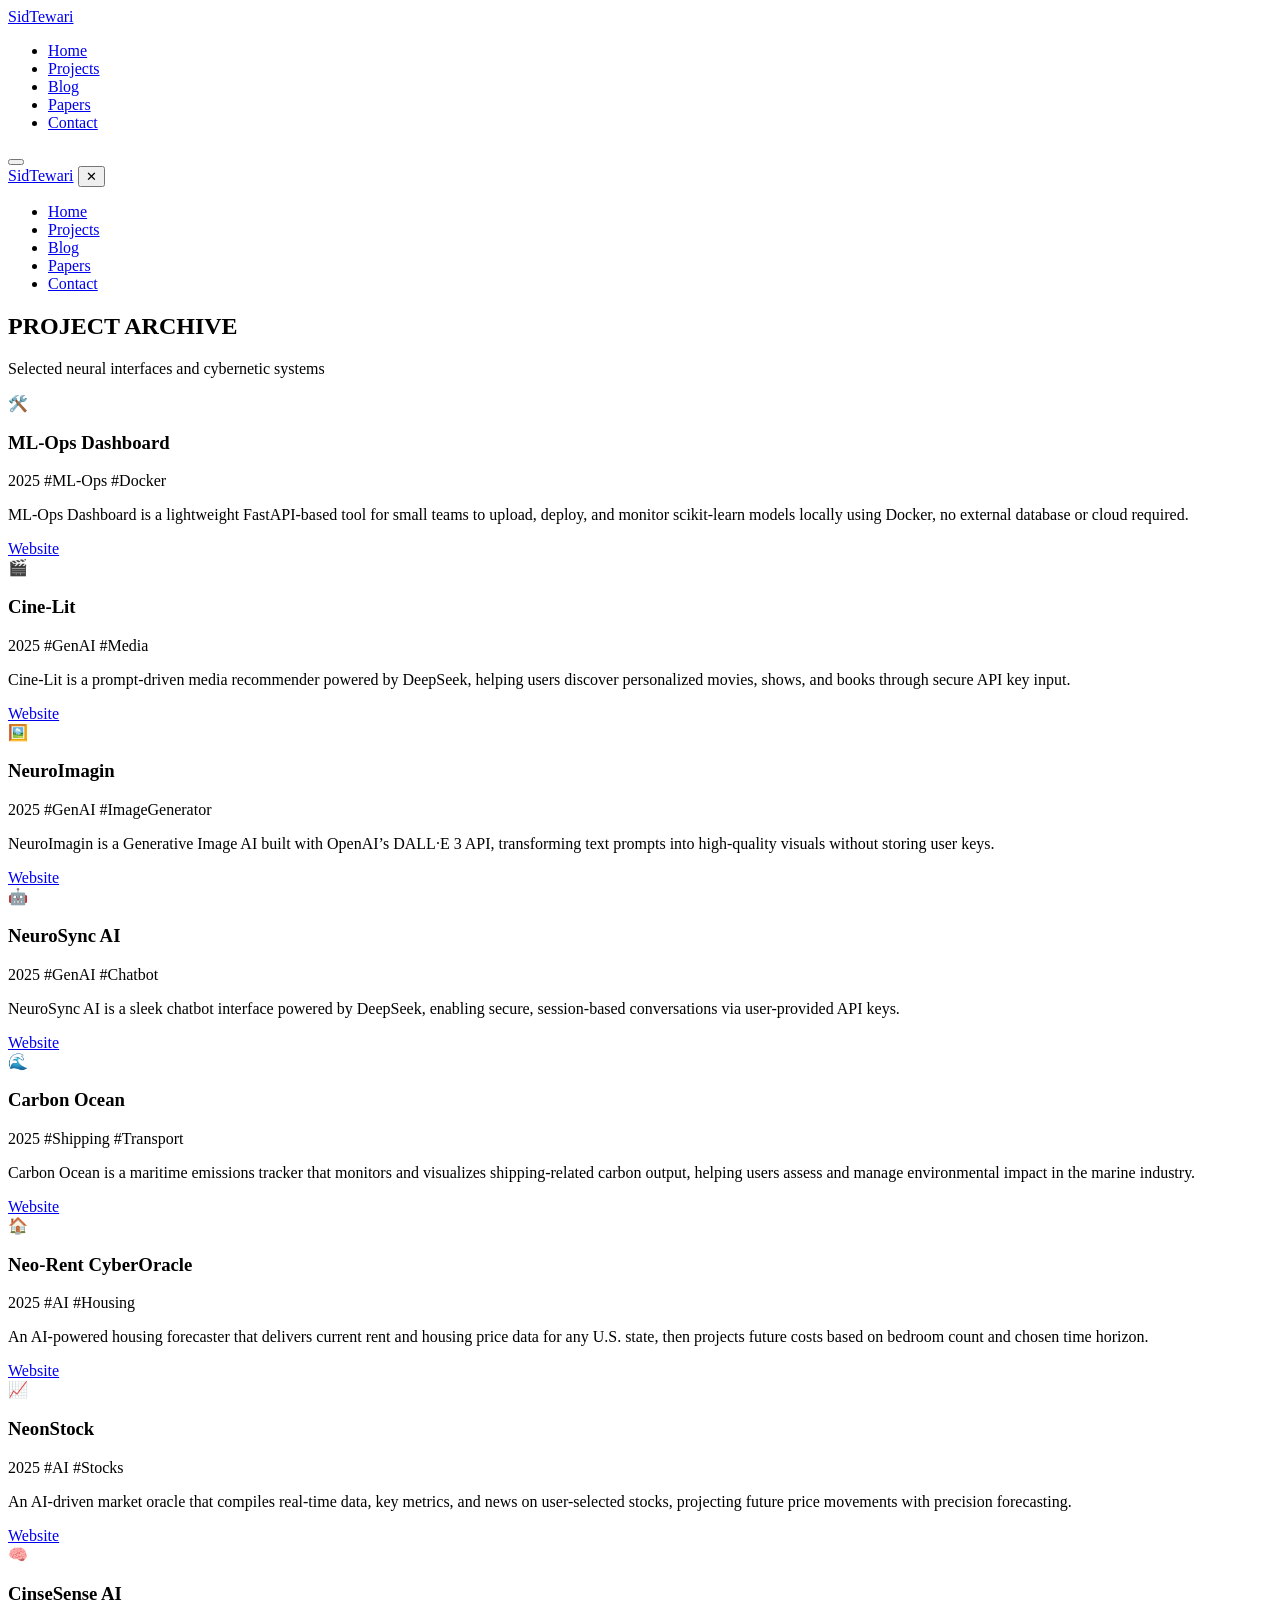
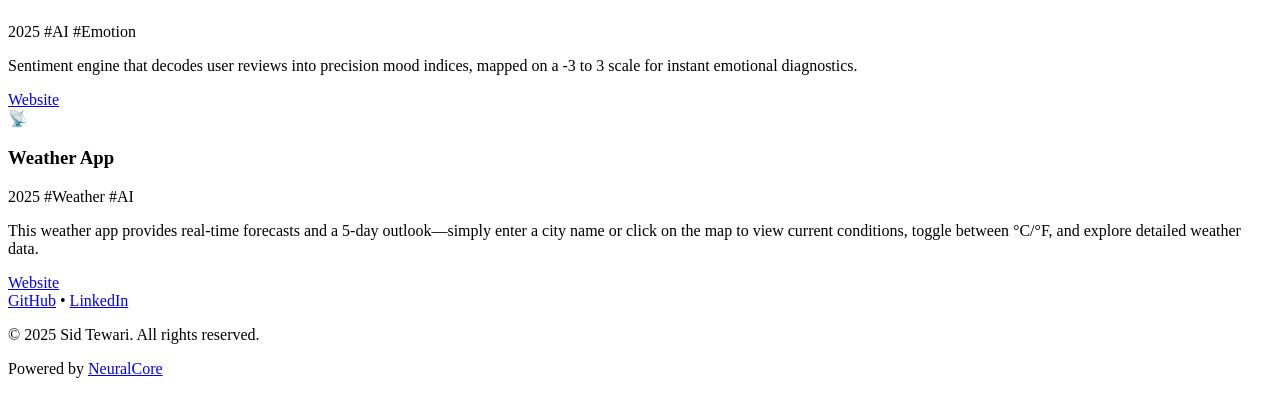
==== projects.html @ f0e445d8 "new links" ====
<!DOCTYPE html>
<html lang="en">
<head>
    <meta charset="UTF-8">
    <meta name="viewport" content="width=device-width, initial-scale=1.0">
    <title>Sid Tewari | Projects</title>
    <link href="css/style.css" rel="stylesheet">
    <link href="https://fonts.googleapis.com/css2?family=JetBrains+Mono:wght@400;700&display=swap" rel="stylesheet">
</head>
<body>
    <!-- Cyberpunk Background Elements -->
    <div class="cyber-bg">
        <div class="cyber-gradient"></div>
        <div class="matrix-rain" id="matrixRain"></div>
    </div>
    
    <div class="particles" id="particlesContainer"></div>
    <div class="data-streams" id="dataStreams"></div>
    <div class="orb orb1"></div>
    <div class="orb orb2"></div>
    <div class="orb orb3"></div>
    <div class="grid-overlay">
        <div class="grid-lines"></div>
        <div class="grid-glow"></div>
    </div>
    <div class="scanlines"></div>
    <div class="noise-overlay"></div>
    
    <!-- Navigation -->
    <nav>
        <div class="nav-container">
            <a href="index.html" class="logo">SidTewari</a>
            <ul class="nav-links">
                <li><a href="index.html">Home</a></li>
                <li><a href="projects.html" class="active">Projects</a></li>
                <li><a href="blog.html">Blog</a></li>
                <li><a href="papers.html">Papers</a></li>
                <li><a href="contact.html">Contact</a></li>
            </ul>
            <button class="mobile-menu-button" id="mobileMenuBtn">
                <div class="hamburger">
                    <span></span>
                    <span></span>
                    <span></span>
                </div>
            </button>
        </div>
    </nav>

    <!-- Mobile Menu -->
    <div class="mobile-menu-overlay" id="mobileMenuOverlay"></div>
    <div class="mobile-menu" id="mobileMenu">
        <div class="mobile-menu-header">
            <a href="index.html" class="mobile-menu-logo">SidTewari</a>
            <button class="mobile-menu-close" id="mobileMenuClose">✕</button>
        </div>
        <nav class="mobile-menu-nav">
            <ul>
                <li><a href="index.html">Home</a></li>
                <li><a href="projects.html" class="active">Projects</a></li>
                <li><a href="blog.html">Blog</a></li>
                <li><a href="papers.html">Papers</a></li>
                <li><a href="contact.html">Contact</a></li>
            </ul>
        </nav>
    </div>

    <!-- Projects Section -->
    <section class="projects fade-up">
        <div class="projects-container">
            <div class="section-header">
                <h2 class="section-title">PROJECT ARCHIVE</h2>
                <p class="section-subtitle">Selected neural interfaces and cybernetic systems</p>
            </div>

            <div class="projects-grid">
                <!-- Project 9 -->
                <div class="project-card">
                    <div class="project-icon">🛠️</div>
                    <h3>ML-Ops Dashboard</h3>
                    <div class="project-meta">
                        <span class="project-date">2025</span>
                        <span class="project-tags">#ML-Ops #Docker</span>
                    </div>
                    <p class="project-desc">ML-Ops Dashboard is a lightweight FastAPI-based tool for small teams to upload, deploy, and monitor scikit-learn models locally using Docker, no external database or cloud required.</p>
                    <div class="project-links">
                        <a href="https://github.com/SiddheshwarTewari/ML-Ops-Dashboard" target="_blank" class="btn-secondary">Website</a>
                    </div>
                </div>

                <!-- Project 8 -->
                <div class="project-card">
                    <div class="project-icon">🎬</div>
                    <h3>Cine-Lit</h3>
                    <div class="project-meta">
                        <span class="project-date">2025</span>
                        <span class="project-tags">#GenAI #Media</span>
                    </div>
                    <p class="project-desc">Cine-Lit is a prompt-driven media recommender powered by DeepSeek, helping users discover personalized movies, shows, and books through secure API key input.</p>
                    <div class="project-links">
                        <a href="https://siddheshwartewari.github.io/Recommender-Culture/" target="_blank" class="btn-secondary">Website</a>
                    </div>
                </div>

                <!-- Project 7 -->
                <div class="project-card">
                    <div class="project-icon">🖼️</div>
                    <h3>NeuroImagin</h3>
                    <div class="project-meta">
                        <span class="project-date">2025</span>
                        <span class="project-tags">#GenAI #ImageGenerator</span>
                    </div>
                    <p class="project-desc">NeuroImagin is a Generative Image AI built with OpenAI’s DALL·E 3 API, transforming text prompts into high-quality visuals without storing user keys.</p>
                    <div class="project-links">
                        <a href="https://siddheshwartewari.github.io/Powerful-Image-Gen/" target="_blank" class="btn-secondary">Website</a>
                    </div>
                </div>

                <!-- Project 6 -->
                <div class="project-card">
                    <div class="project-icon">🤖</div>
                    <h3>NeuroSync AI</h3>
                    <div class="project-meta">
                        <span class="project-date">2025</span>
                        <span class="project-tags">#GenAI #Chatbot</span>
                    </div>
                    <p class="project-desc">NeuroSync AI is a sleek chatbot interface powered by DeepSeek, enabling secure, session-based conversations via user-provided API keys.</p>
                    <div class="project-links">
                        <a href="https://siddheshwartewari.github.io/Gen-AI-Chatbot/" target="_blank" class="btn-secondary">Website</a>
                    </div>
                </div>

                <!-- Project 5 -->
                <div class="project-card">
                    <div class="project-icon">🌊</div>
                    <h3>Carbon Ocean</h3>
                    <div class="project-meta">
                        <span class="project-date">2025</span>
                        <span class="project-tags">#Shipping #Transport</span>
                    </div>
                    <p class="project-desc">Carbon Ocean is a maritime emissions tracker that monitors and visualizes shipping‑related carbon output, helping users assess and manage environmental impact in the marine industry.</p>
                    <div class="project-links">
                        <a href="https://carbonocean.streamlit.app/" target="_blank" class="btn-secondary">Website</a>
                    </div>
                </div>

                <!-- Project 4 -->
                <div class="project-card">
                    <div class="project-icon">🏠</div>
                    <h3>Neo-Rent CyberOracle</h3>
                    <div class="project-meta">
                        <span class="project-date">2025</span>
                        <span class="project-tags">#AI #Housing</span>
                    </div>
                    <p class="project-desc">An AI-powered housing forecaster that delivers current rent and housing price data for any U.S. state, then projects future costs based on bedroom count and chosen time horizon.</p>
                    <div class="project-links">
                        <a href="https://rent-price-predictor.netlify.app/" target="_blank" class="btn-secondary">Website</a>
                    </div>
                </div>

                <!-- Project 3 -->
                <div class="project-card">
                    <div class="project-icon">📈</div>
                    <h3>NeonStock</h3>
                    <div class="project-meta">
                        <span class="project-date">2025</span>
                        <span class="project-tags">#AI #Stocks</span>
                    </div>
                    <p class="project-desc">An AI-driven market oracle that compiles real-time data, key metrics, and news on user-selected stocks, projecting future price movements with precision forecasting.</p>
                    <div class="project-links">
                        <a href="https://stockpriceproject.netlify.app/" target="_blank" class="btn-secondary">Website</a>
                    </div>
                </div>

                <!-- Project 2 -->
                <div class="project-card">
                    <div class="project-icon">🧠</div>
                    <h3>CinseSense AI</h3>
                    <div class="project-meta">
                        <span class="project-date">2025</span>
                        <span class="project-tags">#AI #Emotion</span>
                    </div>
                    <p class="project-desc">Sentiment engine that decodes user reviews into precision mood indices, mapped on a -3 to 3 scale for instant emotional diagnostics.</p>
                    <div class="project-links">
                        <a href="https://ai-sentiment-analysis-sid.netlify.app/" target="_blank" class="btn-secondary">Website</a>
                    </div>
                </div>

                <!-- Project 1 -->
                <div class="project-card">
                    <div class="project-icon">📡</div>
                    <h3>Weather App</h3>
                    <div class="project-meta">
                        <span class="project-date">2025</span>
                        <span class="project-tags">#Weather #AI</span>
                    </div>
                    <p class="project-desc">This weather app provides real-time forecasts and a 5-day outlook—simply enter a city name or click on the map to view current conditions, toggle between °C/°F, and explore detailed weather data.</p>
                    <div class="project-links">
                        <a href="https://weather-cli-shev.onrender.com/" target="_blank" class="btn-secondary">Website</a>
                    </div>
                </div>  
            </div>
        </div>
    </section>

    <!-- Footer -->
    <footer class="footer">
        <div class="footer-content">
            <div class="footer-links">
                <a href="https://github.com/SiddheshwarTewari">GitHub</a>
                <span class="footer-separator">•</span>
                <a href="https://www.linkedin.com/in/siddheshwar-tewari/">LinkedIn</a>
            </div>
            <div class="footer-bottom">
                <p>&copy; 2025 Sid Tewari. All rights reserved.</p>
                <p class="footer-credit">Powered by <a href="#" target="_blank">NeuralCore</a></p>
            </div>
        </div>
    </footer>

    <script src="js/scripts.js"></script>
</body>
</html>
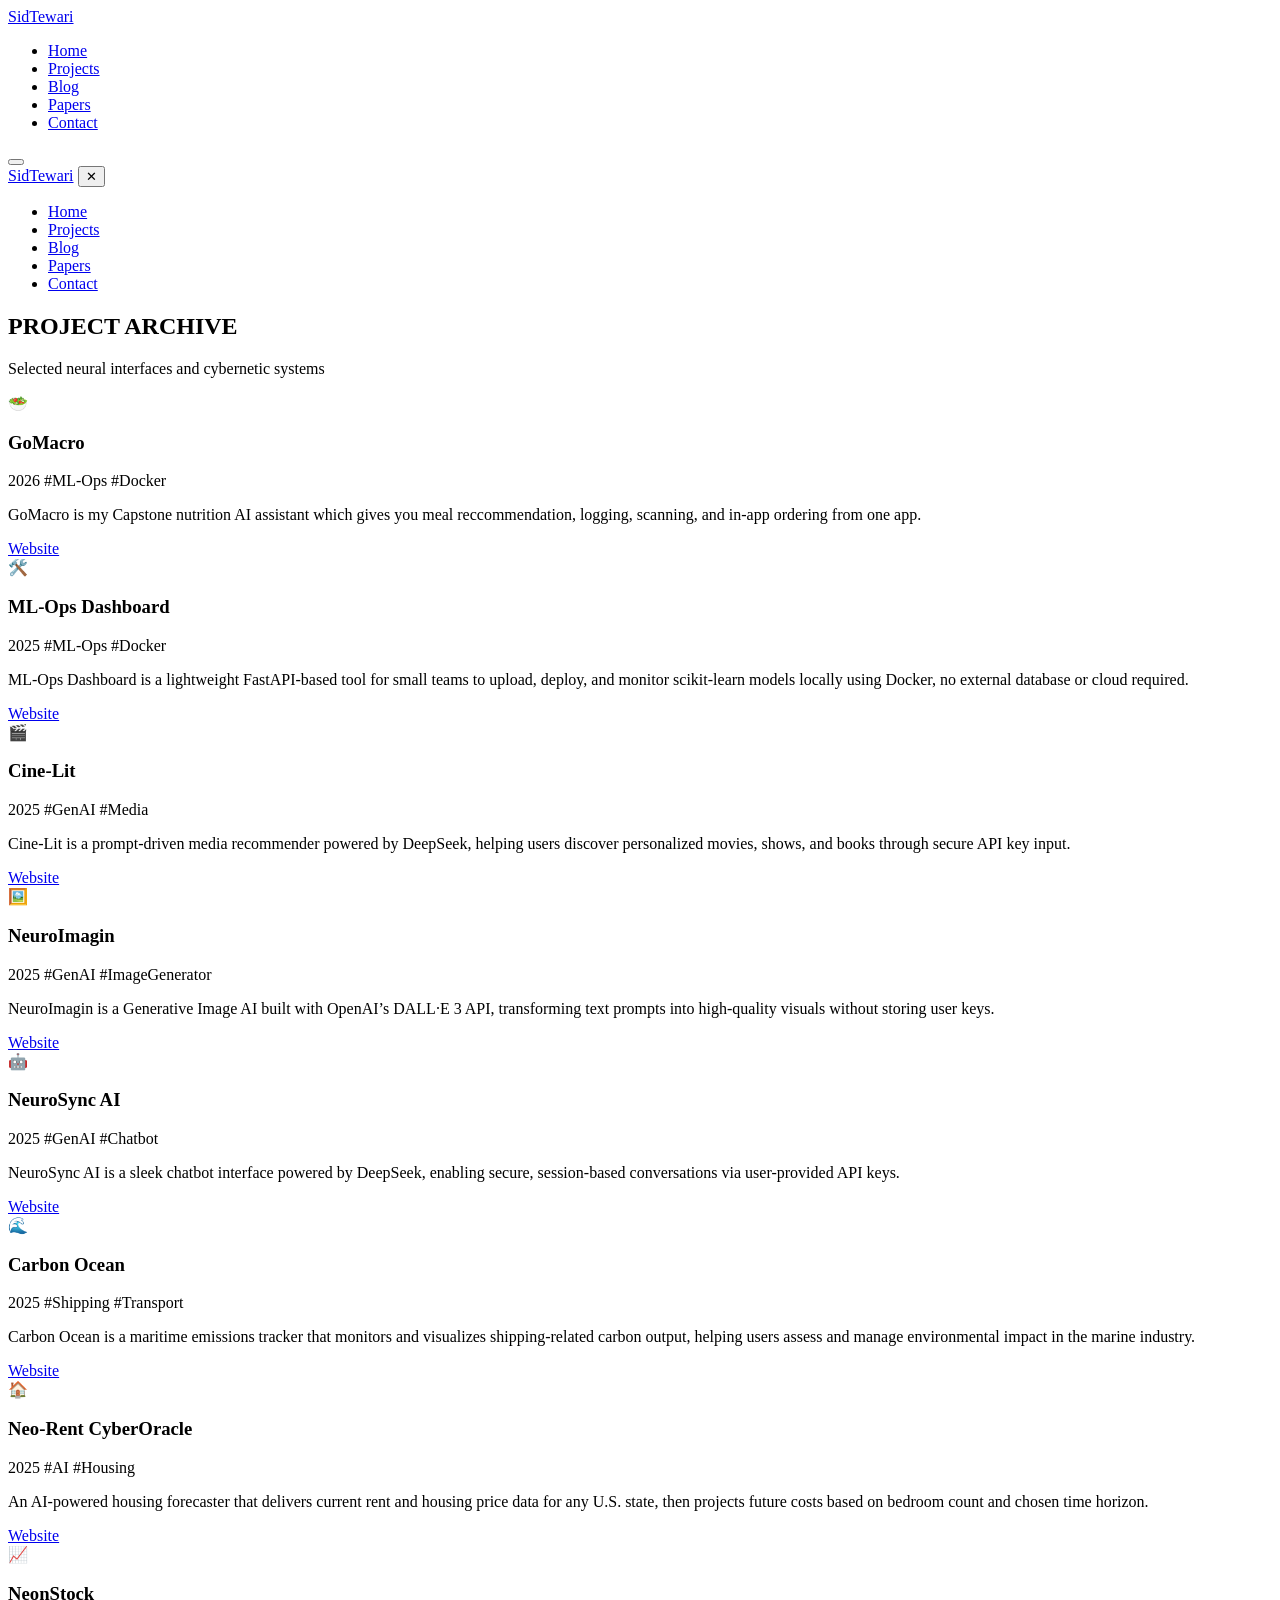
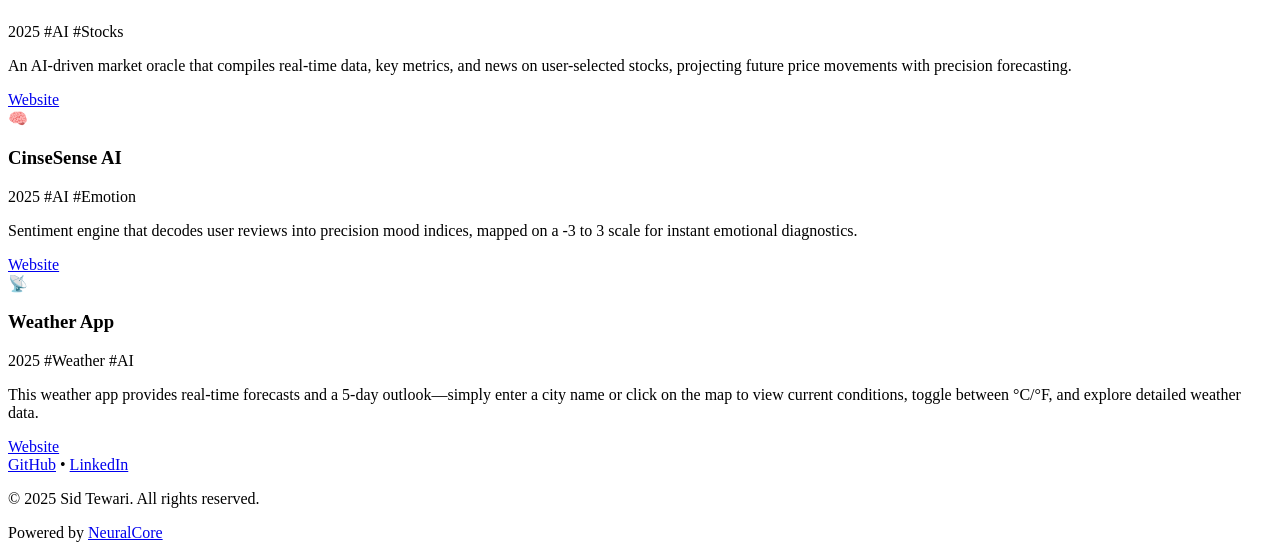
==== commit 4ff994bc: "Add GoMacro project card" ====
--- a/projects.html
+++ b/projects.html
@@ -74,6 +74,20 @@
             </div>
 
             <div class="projects-grid">
+                <!-- Project 10 -->
+                <div class="project-card">
+                    <div class="project-icon">🥗</div>
+                    <h3>GoMacro</h3>
+                    <div class="project-meta">
+                        <span class="project-date">2026</span>
+                        <span class="project-tags">#ML-Ops #Docker</span>
+                    </div>
+                    <p class="project-desc">GoMacro is my Capstone nutrition AI assistant which gives you meal reccommendation, logging, scanning, and in-app ordering from one app.</p>
+                    <div class="project-links">
+                        <a href="https://github.com/SidTewariUW/NutritionApp" target="_blank" class="btn-secondary">Website</a>
+                    </div>
+                </div>
+
                 <!-- Project 9 -->
                 <div class="project-card">
                     <div class="project-icon">🛠️</div>
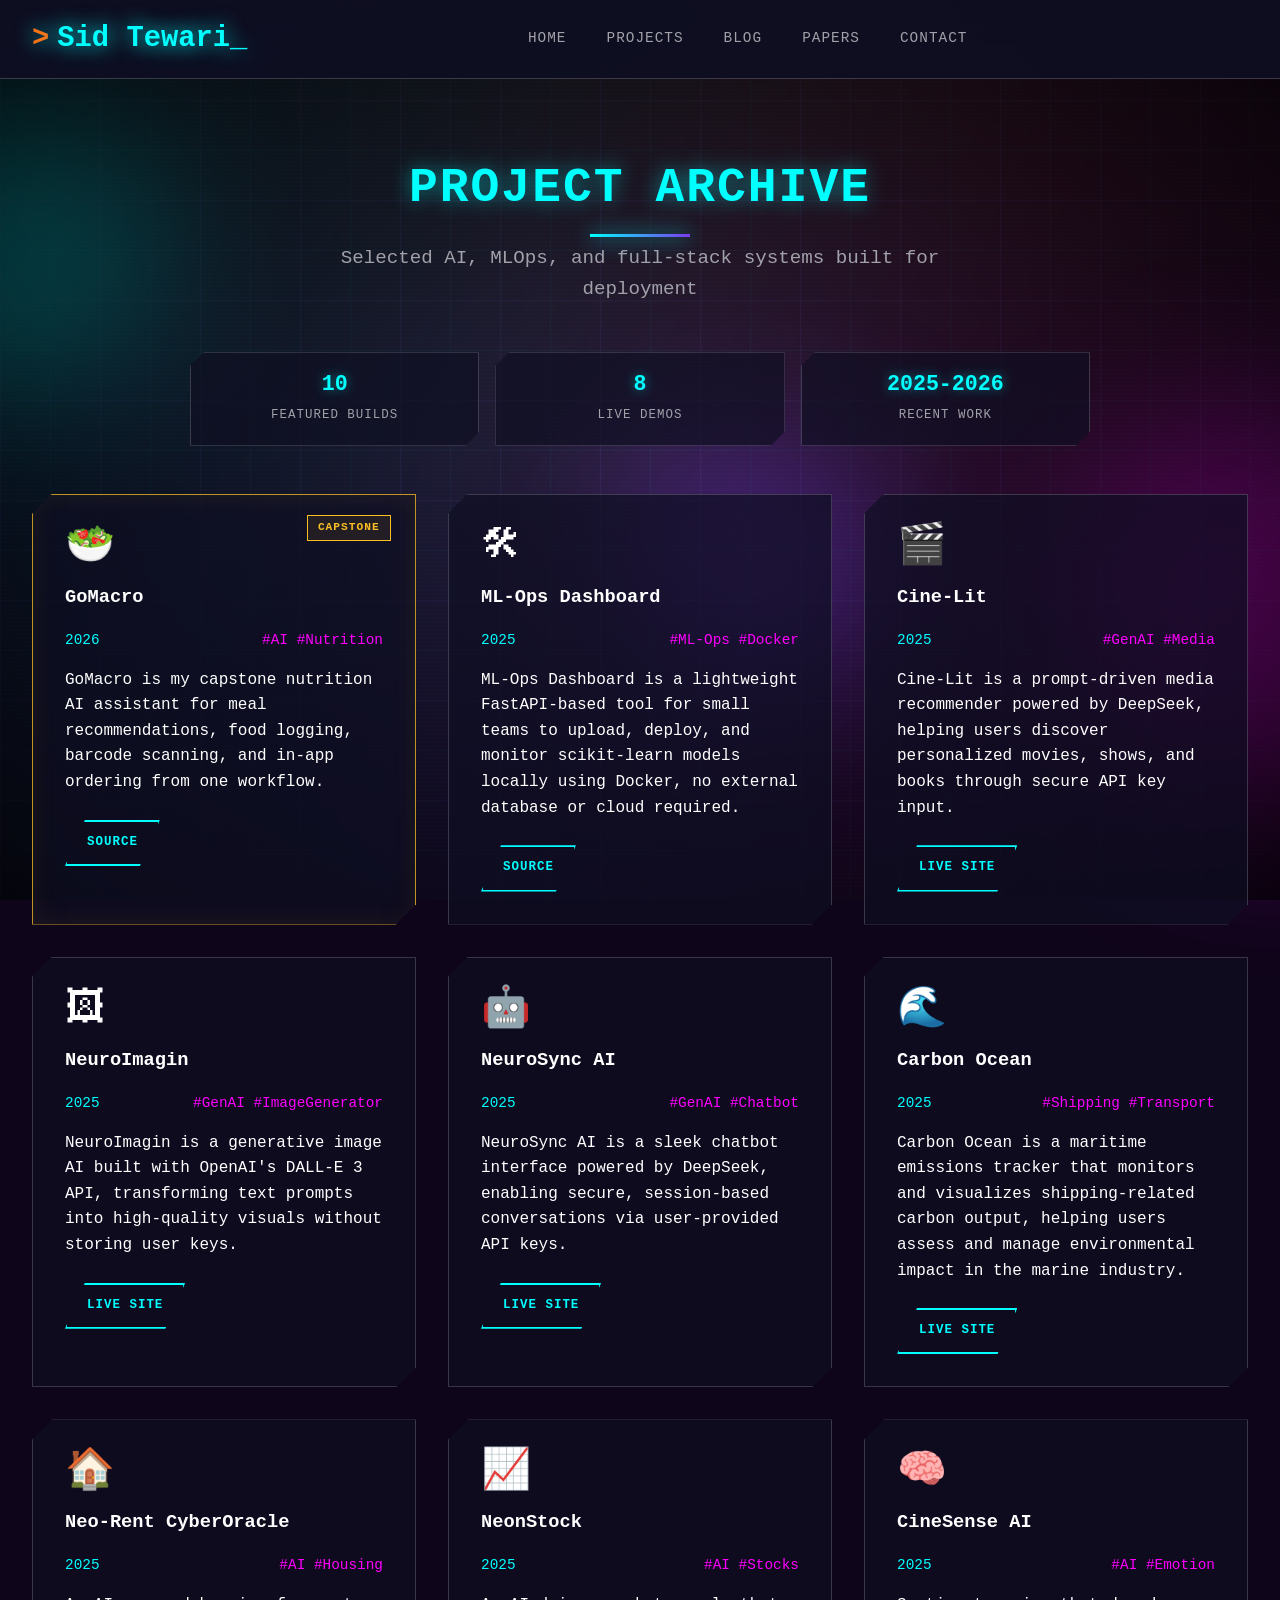
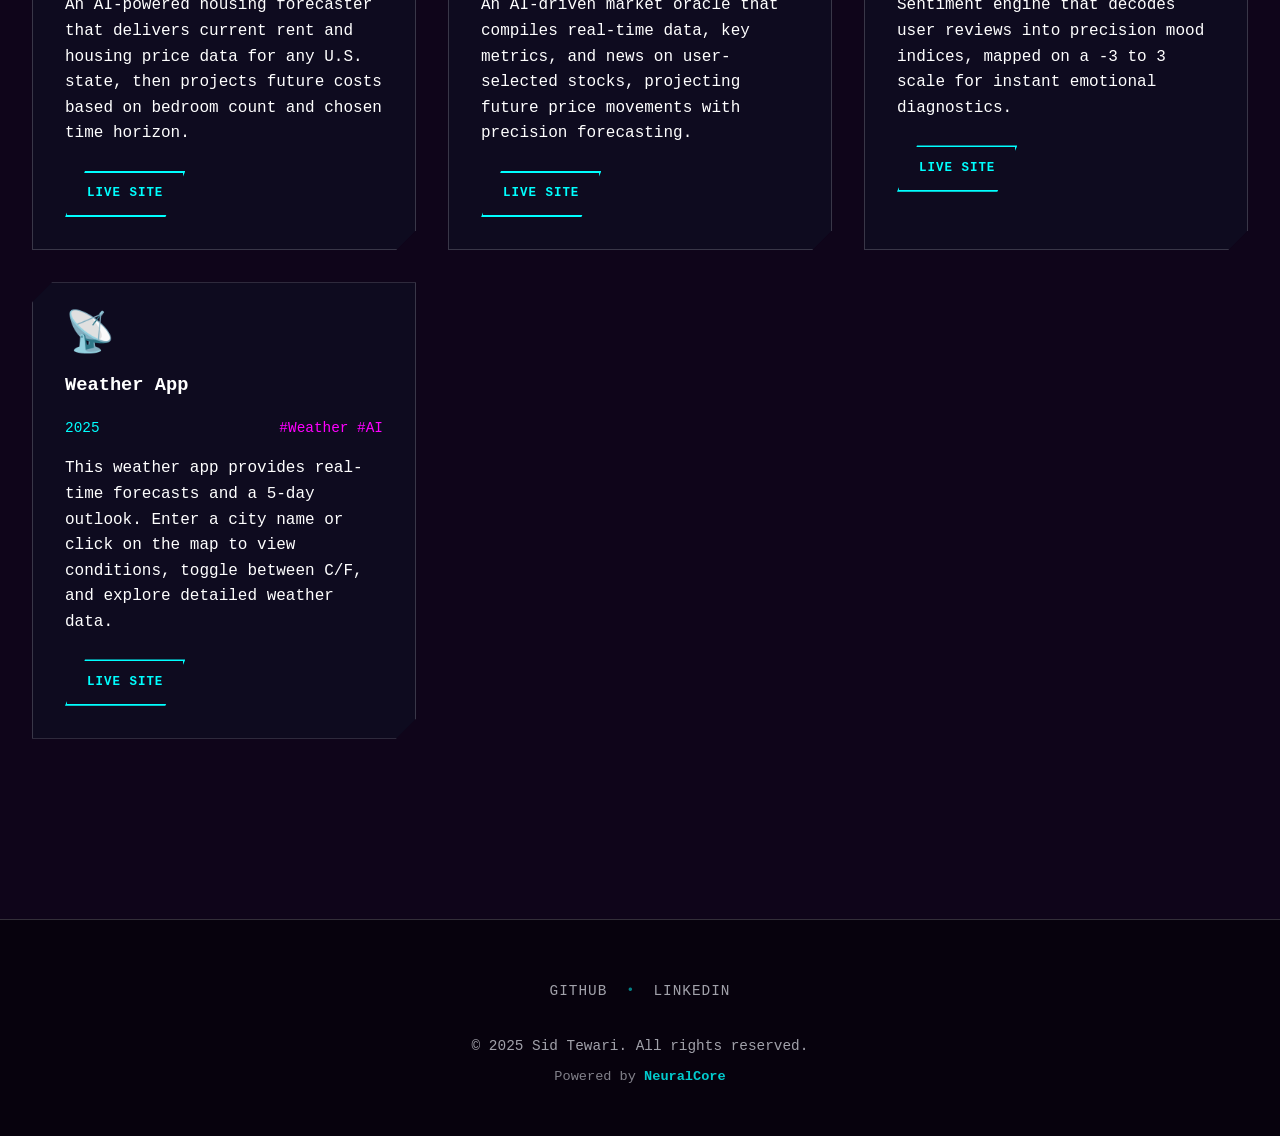
==== commit 8b88ad89: "Polish portfolio projects page" ====
--- a/projects.html
+++ b/projects.html
@@ -13,7 +13,7 @@
         <div class="cyber-gradient"></div>
         <div class="matrix-rain" id="matrixRain"></div>
     </div>
-    
+
     <div class="particles" id="particlesContainer"></div>
     <div class="data-streams" id="dataStreams"></div>
     <div class="orb orb1"></div>
@@ -25,11 +25,11 @@
     </div>
     <div class="scanlines"></div>
     <div class="noise-overlay"></div>
-    
+
     <!-- Navigation -->
     <nav>
         <div class="nav-container">
-            <a href="index.html" class="logo">SidTewari</a>
+            <a href="index.html" class="logo">Sid Tewari</a>
             <ul class="nav-links">
                 <li><a href="index.html">Home</a></li>
                 <li><a href="projects.html" class="active">Projects</a></li>
@@ -37,7 +37,7 @@
                 <li><a href="papers.html">Papers</a></li>
                 <li><a href="contact.html">Contact</a></li>
             </ul>
-            <button class="mobile-menu-button" id="mobileMenuBtn">
+            <button class="mobile-menu-button" id="mobileMenuBtn" aria-label="Open menu">
                 <div class="hamburger">
                     <span></span>
                     <span></span>
@@ -51,8 +51,8 @@
     <div class="mobile-menu-overlay" id="mobileMenuOverlay"></div>
     <div class="mobile-menu" id="mobileMenu">
         <div class="mobile-menu-header">
-            <a href="index.html" class="mobile-menu-logo">SidTewari</a>
-            <button class="mobile-menu-close" id="mobileMenuClose">✕</button>
+            <a href="index.html" class="mobile-menu-logo">Sid Tewari</a>
+            <button class="mobile-menu-close" id="mobileMenuClose" aria-label="Close menu">&times;</button>
         </div>
         <nav class="mobile-menu-nav">
             <ul>
@@ -70,41 +70,57 @@
         <div class="projects-container">
             <div class="section-header">
                 <h2 class="section-title">PROJECT ARCHIVE</h2>
-                <p class="section-subtitle">Selected neural interfaces and cybernetic systems</p>
+                <p class="section-subtitle">Selected AI, MLOps, and full-stack systems built for deployment</p>
+            </div>
+
+            <div class="project-summary" aria-label="Project highlights">
+                <div class="summary-item">
+                    <span class="summary-number">10</span>
+                    <span class="summary-label">Featured builds</span>
+                </div>
+                <div class="summary-item">
+                    <span class="summary-number">8</span>
+                    <span class="summary-label">Live demos</span>
+                </div>
+                <div class="summary-item">
+                    <span class="summary-number">2025-2026</span>
+                    <span class="summary-label">Recent work</span>
+                </div>
             </div>
 
             <div class="projects-grid">
                 <!-- Project 10 -->
-                <div class="project-card">
-                    <div class="project-icon">🥗</div>
+                <div class="project-card featured-project">
+                    <div class="project-icon" aria-hidden="true">&#129367;</div>
+                    <span class="project-badge">Capstone</span>
                     <h3>GoMacro</h3>
                     <div class="project-meta">
                         <span class="project-date">2026</span>
+                        <span class="project-tags">#AI #Nutrition</span>
+                    </div>
+                    <p class="project-desc">GoMacro is my capstone nutrition AI assistant for meal recommendations, food logging, barcode scanning, and in-app ordering from one workflow.</p>
+                    <div class="project-links">
+                        <a href="https://github.com/SidTewariUW/NutritionApp" target="_blank" rel="noopener" class="btn-secondary">Source</a>
+                    </div>
+                </div>
+
+                <!-- Project 9 -->
+                <div class="project-card">
+                    <div class="project-icon" aria-hidden="true">&#128736;</div>
+                    <h3>ML-Ops Dashboard</h3>
+                    <div class="project-meta">
+                        <span class="project-date">2025</span>
                         <span class="project-tags">#ML-Ops #Docker</span>
                     </div>
-                    <p class="project-desc">GoMacro is my Capstone nutrition AI assistant which gives you meal reccommendation, logging, scanning, and in-app ordering from one app.</p>
-                    <div class="project-links">
-                        <a href="https://github.com/SidTewariUW/NutritionApp" target="_blank" class="btn-secondary">Website</a>
-                    </div>
-                </div>
-
-                <!-- Project 9 -->
-                <div class="project-card">
-                    <div class="project-icon">🛠️</div>
-                    <h3>ML-Ops Dashboard</h3>
-                    <div class="project-meta">
-                        <span class="project-date">2025</span>
-                        <span class="project-tags">#ML-Ops #Docker</span>
-                    </div>
                     <p class="project-desc">ML-Ops Dashboard is a lightweight FastAPI-based tool for small teams to upload, deploy, and monitor scikit-learn models locally using Docker, no external database or cloud required.</p>
                     <div class="project-links">
-                        <a href="https://github.com/SiddheshwarTewari/ML-Ops-Dashboard" target="_blank" class="btn-secondary">Website</a>
+                        <a href="https://github.com/SiddheshwarTewari/ML-Ops-Dashboard" target="_blank" rel="noopener" class="btn-secondary">Source</a>
                     </div>
                 </div>
 
                 <!-- Project 8 -->
                 <div class="project-card">
-                    <div class="project-icon">🎬</div>
+                    <div class="project-icon" aria-hidden="true">&#127916;</div>
                     <h3>Cine-Lit</h3>
                     <div class="project-meta">
                         <span class="project-date">2025</span>
@@ -112,27 +128,27 @@
                     </div>
                     <p class="project-desc">Cine-Lit is a prompt-driven media recommender powered by DeepSeek, helping users discover personalized movies, shows, and books through secure API key input.</p>
                     <div class="project-links">
-                        <a href="https://siddheshwartewari.github.io/Recommender-Culture/" target="_blank" class="btn-secondary">Website</a>
+                        <a href="https://siddheshwartewari.github.io/Recommender-Culture/" target="_blank" rel="noopener" class="btn-secondary">Live Site</a>
                     </div>
                 </div>
 
                 <!-- Project 7 -->
                 <div class="project-card">
-                    <div class="project-icon">🖼️</div>
+                    <div class="project-icon" aria-hidden="true">&#128444;</div>
                     <h3>NeuroImagin</h3>
                     <div class="project-meta">
                         <span class="project-date">2025</span>
                         <span class="project-tags">#GenAI #ImageGenerator</span>
                     </div>
-                    <p class="project-desc">NeuroImagin is a Generative Image AI built with OpenAI’s DALL·E 3 API, transforming text prompts into high-quality visuals without storing user keys.</p>
-                    <div class="project-links">
-                        <a href="https://siddheshwartewari.github.io/Powerful-Image-Gen/" target="_blank" class="btn-secondary">Website</a>
+                    <p class="project-desc">NeuroImagin is a generative image AI built with OpenAI's DALL-E 3 API, transforming text prompts into high-quality visuals without storing user keys.</p>
+                    <div class="project-links">
+                        <a href="https://siddheshwartewari.github.io/Powerful-Image-Gen/" target="_blank" rel="noopener" class="btn-secondary">Live Site</a>
                     </div>
                 </div>
 
                 <!-- Project 6 -->
                 <div class="project-card">
-                    <div class="project-icon">🤖</div>
+                    <div class="project-icon" aria-hidden="true">&#129302;</div>
                     <h3>NeuroSync AI</h3>
                     <div class="project-meta">
                         <span class="project-date">2025</span>
@@ -140,27 +156,27 @@
                     </div>
                     <p class="project-desc">NeuroSync AI is a sleek chatbot interface powered by DeepSeek, enabling secure, session-based conversations via user-provided API keys.</p>
                     <div class="project-links">
-                        <a href="https://siddheshwartewari.github.io/Gen-AI-Chatbot/" target="_blank" class="btn-secondary">Website</a>
+                        <a href="https://siddheshwartewari.github.io/Gen-AI-Chatbot/" target="_blank" rel="noopener" class="btn-secondary">Live Site</a>
                     </div>
                 </div>
 
                 <!-- Project 5 -->
                 <div class="project-card">
-                    <div class="project-icon">🌊</div>
+                    <div class="project-icon" aria-hidden="true">&#127754;</div>
                     <h3>Carbon Ocean</h3>
                     <div class="project-meta">
                         <span class="project-date">2025</span>
                         <span class="project-tags">#Shipping #Transport</span>
                     </div>
-                    <p class="project-desc">Carbon Ocean is a maritime emissions tracker that monitors and visualizes shipping‑related carbon output, helping users assess and manage environmental impact in the marine industry.</p>
-                    <div class="project-links">
-                        <a href="https://carbonocean.streamlit.app/" target="_blank" class="btn-secondary">Website</a>
+                    <p class="project-desc">Carbon Ocean is a maritime emissions tracker that monitors and visualizes shipping-related carbon output, helping users assess and manage environmental impact in the marine industry.</p>
+                    <div class="project-links">
+                        <a href="https://carbonocean.streamlit.app/" target="_blank" rel="noopener" class="btn-secondary">Live Site</a>
                     </div>
                 </div>
 
                 <!-- Project 4 -->
                 <div class="project-card">
-                    <div class="project-icon">🏠</div>
+                    <div class="project-icon" aria-hidden="true">&#127968;</div>
                     <h3>Neo-Rent CyberOracle</h3>
                     <div class="project-meta">
                         <span class="project-date">2025</span>
@@ -168,13 +184,13 @@
                     </div>
                     <p class="project-desc">An AI-powered housing forecaster that delivers current rent and housing price data for any U.S. state, then projects future costs based on bedroom count and chosen time horizon.</p>
                     <div class="project-links">
-                        <a href="https://rent-price-predictor.netlify.app/" target="_blank" class="btn-secondary">Website</a>
+                        <a href="https://rent-price-predictor.netlify.app/" target="_blank" rel="noopener" class="btn-secondary">Live Site</a>
                     </div>
                 </div>
 
                 <!-- Project 3 -->
                 <div class="project-card">
-                    <div class="project-icon">📈</div>
+                    <div class="project-icon" aria-hidden="true">&#128200;</div>
                     <h3>NeonStock</h3>
                     <div class="project-meta">
                         <span class="project-date">2025</span>
@@ -182,37 +198,37 @@
                     </div>
                     <p class="project-desc">An AI-driven market oracle that compiles real-time data, key metrics, and news on user-selected stocks, projecting future price movements with precision forecasting.</p>
                     <div class="project-links">
-                        <a href="https://stockpriceproject.netlify.app/" target="_blank" class="btn-secondary">Website</a>
+                        <a href="https://stockpriceproject.netlify.app/" target="_blank" rel="noopener" class="btn-secondary">Live Site</a>
                     </div>
                 </div>
 
                 <!-- Project 2 -->
                 <div class="project-card">
-                    <div class="project-icon">🧠</div>
-                    <h3>CinseSense AI</h3>
+                    <div class="project-icon" aria-hidden="true">&#129504;</div>
+                    <h3>CineSense AI</h3>
                     <div class="project-meta">
                         <span class="project-date">2025</span>
                         <span class="project-tags">#AI #Emotion</span>
                     </div>
                     <p class="project-desc">Sentiment engine that decodes user reviews into precision mood indices, mapped on a -3 to 3 scale for instant emotional diagnostics.</p>
                     <div class="project-links">
-                        <a href="https://ai-sentiment-analysis-sid.netlify.app/" target="_blank" class="btn-secondary">Website</a>
+                        <a href="https://ai-sentiment-analysis-sid.netlify.app/" target="_blank" rel="noopener" class="btn-secondary">Live Site</a>
                     </div>
                 </div>
 
                 <!-- Project 1 -->
                 <div class="project-card">
-                    <div class="project-icon">📡</div>
+                    <div class="project-icon" aria-hidden="true">&#128225;</div>
                     <h3>Weather App</h3>
                     <div class="project-meta">
                         <span class="project-date">2025</span>
                         <span class="project-tags">#Weather #AI</span>
                     </div>
-                    <p class="project-desc">This weather app provides real-time forecasts and a 5-day outlook—simply enter a city name or click on the map to view current conditions, toggle between °C/°F, and explore detailed weather data.</p>
-                    <div class="project-links">
-                        <a href="https://weather-cli-shev.onrender.com/" target="_blank" class="btn-secondary">Website</a>
-                    </div>
-                </div>  
+                    <p class="project-desc">This weather app provides real-time forecasts and a 5-day outlook. Enter a city name or click on the map to view conditions, toggle between C/F, and explore detailed weather data.</p>
+                    <div class="project-links">
+                        <a href="https://weather-cli-shev.onrender.com/" target="_blank" rel="noopener" class="btn-secondary">Live Site</a>
+                    </div>
+                </div>
             </div>
         </div>
     </section>
@@ -222,7 +238,7 @@
         <div class="footer-content">
             <div class="footer-links">
                 <a href="https://github.com/SiddheshwarTewari">GitHub</a>
-                <span class="footer-separator">•</span>
+                <span class="footer-separator">&bull;</span>
                 <a href="https://www.linkedin.com/in/siddheshwar-tewari/">LinkedIn</a>
             </div>
             <div class="footer-bottom">
@@ -234,4 +250,4 @@
 
     <script src="js/scripts.js"></script>
 </body>
-</html>+</html>
--- a/css/style.css
+++ b/css/style.css
@@ -0,0 +1,2685 @@
+/*
+
+TemplateMo 594 nexus flow
+
+https://templatemo.com/tm-594-nexus-flow
+
+*/
+
+@charset "utf-8";
+/* CSS Document */
+
+ * {
+            margin: 0;
+            padding: 0;
+            box-sizing: border-box;
+        }
+
+        :root {
+            --primary-grey: #e5e7eb;
+            --primary-orange: #f97316;
+            --primary-purple: #7c3aed;
+            --secondary-amber: #fbbf24;
+            --dark-bg: #1a0b2e;
+            --darker-bg: #0f051a;
+            --card-bg: rgba(229, 231, 235, 0.03);
+            --border-color: rgba(229, 231, 235, 0.2);
+            --text-primary: #ffffff;
+            --text-secondary: #a1a1aa;
+            --primary-cyan: #00ffff;
+            --primary-pink: #ff00ff;
+        }
+
+        body {
+            font-family: 'JetBrains Mono', 'Fira Code', monospace;
+            background: var(--darker-bg);
+            color: var(--text-primary);
+            line-height: 1.6;
+            overflow-x: hidden;
+        }
+
+        /* Enhanced Cyberpunk Background */
+        .cyber-bg {
+            position: fixed;
+            top: 0;
+            left: 0;
+            width: 100%;
+            height: 100%;
+            background: var(--darker-bg);
+            overflow: hidden;
+            z-index: -5;
+        }
+
+        /* Animated gradient background */
+        .cyber-gradient {
+            position: absolute;
+            top: -50%;
+            left: -50%;
+            width: 200%;
+            height: 200%;
+            background: 
+                radial-gradient(circle at 20% 30%, rgba(0, 255, 255, 0.15) 0%, transparent 50%),
+                radial-gradient(circle at 80% 70%, rgba(255, 0, 255, 0.15) 0%, transparent 50%),
+                radial-gradient(circle at 40% 80%, rgba(124, 58, 237, 0.15) 0%, transparent 50%),
+                radial-gradient(circle at 60% 20%, rgba(249, 115, 22, 0.15) 0%, transparent 50%);
+            animation: gradientRotate 30s linear infinite;
+            filter: blur(40px);
+        }
+
+        @keyframes gradientRotate {
+            0% { transform: rotate(0deg) scale(1); }
+            50% { transform: rotate(180deg) scale(1.2); }
+            100% { transform: rotate(360deg) scale(1); }
+        }
+
+        /* Matrix rain effect */
+        .matrix-rain {
+            position: absolute;
+            top: 0;
+            left: 0;
+            width: 100%;
+            height: 100%;
+            overflow: hidden;
+            opacity: 0.15;
+        }
+
+        .matrix-column {
+            position: absolute;
+            top: -100vh;
+            font-family: 'Courier New', monospace;
+            font-size: 14px;
+            color: var(--primary-cyan);
+            text-shadow: 0 0 5px var(--primary-cyan);
+            animation: matrixFall linear infinite;
+            writing-mode: vertical-rl;
+            text-orientation: upright;
+            background: linear-gradient(to bottom, transparent 0%, var(--primary-cyan) 50%, transparent 100%);
+            -webkit-background-clip: text;
+            background-clip: text;
+            -webkit-text-fill-color: transparent;
+        }
+
+        .matrix-column:nth-child(3n) {
+            color: var(--primary-pink);
+            text-shadow: 0 0 5px var(--primary-pink);
+            background: linear-gradient(to bottom, transparent 0%, var(--primary-pink) 50%, transparent 100%);
+        }
+
+        .matrix-column:nth-child(5n) {
+            color: var(--primary-purple);
+            text-shadow: 0 0 5px var(--primary-purple);
+            background: linear-gradient(to bottom, transparent 0%, var(--primary-purple) 50%, transparent 100%);
+        }
+
+        @keyframes matrixFall {
+            0% { transform: translateY(0); }
+            100% { transform: translateY(200vh); }
+        }
+
+        /* Animated grid overlay */
+        .grid-overlay {
+            position: fixed;
+            top: 0;
+            left: 0;
+            width: 100%;
+            height: 100%;
+            z-index: -2;
+        }
+
+        .grid-lines {
+            position: absolute;
+            top: 0;
+            left: 0;
+            width: 100%;
+            height: 100%;
+            background-image: 
+                linear-gradient(rgba(0, 255, 255, 0.05) 1px, transparent 1px),
+                linear-gradient(90deg, rgba(0, 255, 255, 0.05) 1px, transparent 1px);
+            background-size: 50px 50px;
+            animation: gridMove 20s linear infinite;
+        }
+
+        .grid-glow {
+            position: absolute;
+            top: 0;
+            left: 0;
+            width: 100%;
+            height: 100%;
+            background-image: 
+                linear-gradient(rgba(255, 0, 255, 0.03) 2px, transparent 2px),
+                linear-gradient(90deg, rgba(255, 0, 255, 0.03) 2px, transparent 2px);
+            background-size: 100px 100px;
+            animation: gridMove 30s linear infinite reverse;
+        }
+
+        @keyframes gridMove {
+            0% { transform: translate(0, 0); }
+            100% { transform: translate(50px, 50px); }
+        }
+
+        /* Floating particles */
+        .particles {
+            position: fixed;
+            top: 0;
+            left: 0;
+            width: 100%;
+            height: 100%;
+            overflow: hidden;
+            z-index: -3;
+        }
+
+        .particle {
+            position: absolute;
+            width: 4px;
+            height: 4px;
+            background: var(--primary-cyan);
+            border-radius: 50%;
+            box-shadow: 0 0 10px var(--primary-cyan);
+            animation: float 20s infinite;
+            opacity: 0;
+            transition: transform 0.3s ease, box-shadow 0.3s ease;
+        }
+
+        .particle:nth-child(odd) {
+            background: var(--primary-pink);
+            box-shadow: 0 0 10px var(--primary-pink);
+            animation-duration: 25s;
+        }
+
+        @keyframes float {
+            0% {
+                transform: translateY(100vh) translateX(0);
+                opacity: 0;
+            }
+            10% {
+                opacity: 1;
+            }
+            90% {
+                opacity: 1;
+            }
+            100% {
+                transform: translateY(-100vh) translateX(100px);
+                opacity: 0;
+            }
+        }
+
+        /* Glowing orbs */
+        .orb {
+            position: fixed;
+            border-radius: 50%;
+            filter: blur(80px);
+            opacity: 0.5;
+            animation: orbFloat 20s ease-in-out infinite;
+            pointer-events: none;
+            z-index: -4;
+        }
+
+        .orb1 {
+            width: 300px;
+            height: 300px;
+            background: var(--primary-cyan);
+            top: 10%;
+            left: -150px;
+            animation-delay: 0s;
+        }
+
+        .orb2 {
+            width: 400px;
+            height: 400px;
+            background: var(--primary-pink);
+            bottom: 10%;
+            right: -200px;
+            animation-delay: 5s;
+        }
+
+        .orb3 {
+            width: 250px;
+            height: 250px;
+            background: var(--primary-purple);
+            top: 50%;
+            left: 50%;
+            animation-delay: 10s;
+        }
+
+        @keyframes orbFloat {
+            0%, 100% {
+                transform: translate(0, 0) scale(1);
+            }
+            33% {
+                transform: translate(100px, -50px) scale(1.1);
+            }
+            66% {
+                transform: translate(-50px, 100px) scale(0.9);
+            }
+        }
+
+        /* Scanlines effect */
+        .scanlines {
+            position: fixed;
+            top: 0;
+            left: 0;
+            width: 100%;
+            height: 100%;
+            pointer-events: none;
+            z-index: -1;
+        }
+
+        .scanlines::before {
+            content: '';
+            position: absolute;
+            top: 0;
+            left: 0;
+            width: 100%;
+            height: 100%;
+            background: linear-gradient(
+                transparent 0%,
+                rgba(0, 255, 255, 0.03) 50%,
+                transparent 100%
+            );
+            background-size: 100% 4px;
+            animation: scanline 8s linear infinite;
+        }
+
+        .scanlines::after {
+            content: '';
+            position: absolute;
+            top: 0;
+            left: 0;
+            width: 100%;
+            height: 100%;
+            background: radial-gradient(ellipse at center, transparent 0%, rgba(0, 0, 0, 0.8) 100%);
+            pointer-events: none;
+        }
+
+        /* Noise texture overlay */
+        .noise-overlay {
+            position: fixed;
+            top: 0;
+            left: 0;
+            width: 100%;
+            height: 100%;
+            opacity: 0.03;
+            z-index: -1;
+            pointer-events: none;
+            background-image: 
+                repeating-linear-gradient(45deg, transparent, transparent 2px, rgba(255, 255, 255, 0.03) 2px, rgba(255, 255, 255, 0.03) 4px),
+                repeating-linear-gradient(-45deg, transparent, transparent 2px, rgba(0, 255, 255, 0.02) 2px, rgba(0, 255, 255, 0.02) 4px);
+        }
+
+        @keyframes scanline {
+            0% { transform: translateY(-100%); }
+            100% { transform: translateY(100%); }
+        }
+
+        /* Navigation */
+        nav {
+            position: fixed;
+            top: 0;
+            width: 100%;
+            padding: 1rem 2rem;
+            background: rgba(15, 15, 35, 0.9);
+            backdrop-filter: blur(20px);
+            border-bottom: 1px solid var(--border-color);
+            z-index: 10000;
+            transition: all 0.3s ease;
+        }
+
+        .nav-container {
+            max-width: 1400px;
+            margin: 0 auto;
+            display: flex;
+            justify-content: space-between;
+            align-items: center;
+        }
+
+        /* Mobile Menu Button */
+        .mobile-menu-button {
+            display: none;
+            background: none;
+            border: none;
+            color: var(--primary-cyan);
+            font-size: 1.5rem;
+            cursor: pointer;
+            position: relative;
+            width: 30px;
+            height: 30px;
+            transition: all 0.3s ease;
+        }
+
+        .mobile-menu-button:hover {
+            color: var(--primary-orange);
+            transform: scale(1.1);
+        }
+
+        .hamburger {
+            position: relative;
+            width: 25px;
+            height: 20px;
+            margin: auto;
+        }
+
+        .hamburger span {
+            display: block;
+            position: absolute;
+            height: 2px;
+            width: 100%;
+            background: var(--primary-cyan);
+            border-radius: 1px;
+            opacity: 1;
+            left: 0;
+            transform: rotate(0deg);
+            transition: all 0.25s ease-in-out;
+            box-shadow: 0 0 5px var(--primary-cyan);
+            transform-origin: center;
+        }
+
+        .hamburger span:nth-child(1) {
+            top: 0px;
+        }
+
+        .hamburger span:nth-child(2) {
+            top: 9px;
+        }
+
+        .hamburger span:nth-child(3) {
+            top: 18px;
+        }
+
+        .mobile-menu-button.active .hamburger span:nth-child(1) {
+            top: 9px;
+            transform: rotate(135deg);
+            background: var(--primary-orange);
+        }
+
+        .mobile-menu-button.active .hamburger span:nth-child(2) {
+            opacity: 0;
+            left: -25px;
+        }
+
+        .mobile-menu-button.active .hamburger span:nth-child(3) {
+            top: 9px;
+            transform: rotate(-135deg);
+            background: var(--primary-orange);
+        }
+
+        /* Mobile Menu */
+        .mobile-menu {
+            position: fixed;
+            top: 78px;
+            right: -100%;
+            width: 80%;
+            max-width: 350px;
+            height: calc(100vh - 78px);
+            background: var(--darker-bg);
+            backdrop-filter: blur(20px);
+            border-left: 2px solid var(--border-color);
+            z-index: 9999;
+            transition: right 0.4s cubic-bezier(0.23, 1, 0.32, 1);
+            overflow-y: auto;
+            box-shadow: -10px 0 30px rgba(0, 0, 0, 0.5);
+            display: flex;
+            flex-direction: column;
+        }
+
+        .mobile-menu.active {
+            right: 0;
+        }
+
+        .mobile-menu-overlay {
+            position: fixed;
+            top: 0;
+            left: 0;
+            width: 100%;
+            height: 100vh;
+            background: rgba(0, 0, 0, 0.7);
+            z-index: 9998;
+            opacity: 0;
+            visibility: hidden;
+            transition: all 0.3s ease;
+        }
+
+        .mobile-menu-overlay.active {
+            opacity: 1;
+            visibility: visible;
+        }
+
+        .mobile-menu-header {
+            padding: 2rem;
+            border-bottom: 1px solid var(--border-color);
+            display: flex;
+            justify-content: space-between;
+            align-items: center;
+            flex-shrink: 0;
+        }
+
+        .mobile-menu-logo {
+            font-size: 1.5rem;
+            font-weight: 700;
+            color: var(--primary-cyan);
+            text-shadow: 0 0 15px var(--primary-cyan);
+            text-decoration: none;
+            display: inline-block;
+            transition: all 0.3s ease;
+        }
+
+        .mobile-menu-logo::before {
+            content: '>';
+            margin-right: 0.5rem;
+            color: var(--primary-orange);
+            transition: all 0.3s ease;
+        }
+
+        .mobile-menu-logo::after {
+            content: '_';
+            animation: blink 1s infinite;
+            color: var(--primary-cyan);
+        }
+
+        .mobile-menu-logo:hover {
+            text-shadow: 0 0 25px var(--primary-cyan);
+            transform: scale(1.05);
+        }
+
+        .mobile-menu-logo:hover::before {
+            margin-right: 0.8rem;
+            text-shadow: 0 0 10px var(--primary-orange);
+        }
+
+        .mobile-menu-close {
+            background: none;
+            border: none;
+            color: var(--primary-cyan);
+            font-size: 1.5rem;
+            cursor: pointer;
+            width: 30px;
+            height: 30px;
+            display: flex;
+            align-items: center;
+            justify-content: center;
+            transition: all 0.3s ease;
+        }
+
+        .mobile-menu-close:hover {
+            color: var(--primary-orange);
+            transform: rotate(90deg);
+        }
+
+        .mobile-menu-nav {
+            padding: 0;
+            flex-grow: 1;
+        }
+
+        .mobile-menu-nav ul {
+            list-style: none;
+            padding: 0;
+            margin: 0;
+        }
+
+        .mobile-menu-nav li {
+            margin: 0;
+        }
+
+        .mobile-menu-nav a {
+            display: block;
+            padding: 1.5rem 2rem;
+            color: var(--text-secondary);
+            text-decoration: none;
+            font-weight: 600;
+            text-transform: uppercase;
+            letter-spacing: 1px;
+            font-size: 1.1rem;
+            transition: all 0.3s ease;
+            position: relative;
+            border-bottom: 1px solid rgba(229, 231, 235, 0.1);
+        }
+
+        .mobile-menu-nav a:hover {
+            color: var(--primary-cyan);
+            background: rgba(0, 255, 255, 0.05);
+            padding-left: 3rem;
+            text-shadow: 0 0 10px var(--primary-cyan);
+        }
+
+        .mobile-menu-nav a::before {
+            content: '>';
+            position: absolute;
+            left: 2rem;
+            opacity: 0;
+            transform: translateX(-10px);
+            transition: all 0.3s ease;
+            color: var(--primary-orange);
+        }
+
+        .mobile-menu-nav a:hover::before {
+            opacity: 1;
+            transform: translateX(0);
+        }
+
+        .mobile-menu-nav li:last-child a {
+            border-bottom: none;
+        }
+
+        .mobile-menu-cta {
+            padding: 2rem;
+            flex-shrink: 0;
+            border-bottom: 1px solid var(--border-color);
+        }
+
+        .cyber-button {
+            display: inline-block;
+            background: linear-gradient(135deg, var(--primary-cyan), var(--primary-purple));
+            color: var(--darker-bg);
+            padding: 1rem 2rem;
+            text-decoration: none;
+            font-weight: 700;
+            text-transform: uppercase;
+            letter-spacing: 2px;
+            transition: all 0.3s ease;
+            clip-path: polygon(15px 0%, 100% 0%, calc(100% - 15px) 100%, 0% 100%);
+            box-shadow: 0 0 20px rgba(0, 255, 255, 0.3);
+            width: 100%;
+            text-align: center;
+        }
+
+        .cyber-button:hover {
+            transform: translateY(-2px);
+            box-shadow: 0 0 30px rgba(0, 255, 255, 0.5);
+        }
+
+        /* Animation keyframes for mobile menu */
+        @keyframes slideInLeft {
+            from {
+                opacity: 0;
+                transform: translateX(20px);
+            }
+            to {
+                opacity: 1;
+                transform: translateX(0);
+            }
+        }
+
+        @keyframes slideInUp {
+            from {
+                opacity: 0;
+                transform: translateY(20px);
+            }
+            to {
+                opacity: 1;
+                transform: translateY(0);
+            }
+        }
+
+        /* Desktop Navigation Layout */
+        @media (min-width: 769px) {
+            .mobile-menu-button {
+                display: none !important;
+            }
+            
+            .nav-container {
+                flex-direction: row;
+                align-items: center;
+                gap: 0;
+            }
+            
+            .nav-top {
+                flex: 0 0 auto;
+            }
+            
+            .nav-links {
+                flex: 1;
+                display: flex;
+                flex-direction: row;
+                justify-content: center;
+                margin: 0 2rem;
+                max-width: none;
+            }
+            
+            .nav-links a {
+                padding: 0;
+                border-bottom: none;
+                font-size: 0.9rem;
+            }
+            
+            .nav-links a:hover {
+                background: none;
+                transform: none;
+                padding-left: 0;
+            }
+            
+            .nav-links a::before {
+                display: none;
+            }
+            
+            .nav-bottom {
+                flex: 0 0 auto;
+            }
+            
+            .cyber-button {
+                width: auto;
+                max-width: none;
+            }
+        }
+
+        .logo {
+            font-size: 1.8rem;
+            font-weight: 700;
+            color: var(--primary-cyan);
+            text-shadow: 0 0 20px var(--primary-cyan);
+            position: relative;
+            cursor: pointer;
+            text-decoration: none;
+            display: inline-block;
+            transition: all 0.3s ease;
+        }
+
+        .logo:hover {
+            text-shadow: 0 0 30px var(--primary-cyan);
+            transform: scale(1.05);
+        }
+
+        .logo::before {
+            content: '>';
+            margin-right: 0.5rem;
+            color: var(--primary-orange);
+            transition: all 0.3s ease;
+        }
+
+        .logo:hover::before {
+            margin-right: 0.8rem;
+            text-shadow: 0 0 10px var(--primary-orange);
+        }
+
+        .logo::after {
+            content: '_';
+            animation: blink 1s infinite;
+            color: var(--primary-cyan);
+        }
+
+        @keyframes blink {
+            0%, 50% { opacity: 1; }
+            51%, 100% { opacity: 0; }
+        }
+
+        .nav-links {
+            display: flex;
+            list-style: none;
+            gap: 2.5rem;
+        }
+
+        .nav-links a {
+            color: var(--text-secondary);
+            text-decoration: none;
+            font-weight: 500;
+            transition: all 0.3s ease;
+            position: relative;
+            text-transform: uppercase;
+            font-size: 0.9rem;
+
+            letter-spacing: 1px;
+        }
+
+        .nav-links a:hover {
+            color: var(--primary-cyan);
+            text-shadow: 0 0 10px var(--primary-cyan);
+        }
+
+        .nav-links a::before {
+            content: '';
+            position: absolute;
+            bottom: -5px;
+            left: 0;
+            width: 0;
+            height: 2px;
+            background: linear-gradient(90deg, var(--primary-cyan), var(--primary-purple));
+            transition: width 0.3s ease;
+            box-shadow: 0 0 10px var(--primary-cyan);
+        }
+
+        .nav-links a:hover::before {
+            width: 100%;
+        }
+
+        /* Hero Section */
+        .hero {
+            padding: 150px 2rem 100px;
+            text-align: center;
+            position: relative;
+            min-height: 100vh;
+            display: flex;
+            align-items: center;
+        }
+
+        .hero-container {
+            max-width: 1400px;
+            margin: 0 auto;
+            width: 100%;
+        }
+
+        .hero-title {
+            font-size: clamp(3rem, 8vw, 6rem);
+            font-weight: 900;
+            margin-bottom: 2rem;
+            text-transform: uppercase;
+            letter-spacing: 3px;
+            position: relative;
+            cursor: pointer;
+            line-height: 1.2;
+        }
+
+        .hero-nexus {
+            background: linear-gradient(135deg, var(--primary-cyan), #00ccff);
+            background: -webkit-linear-gradient(135deg, var(--primary-cyan), #00ccff);
+            -webkit-background-clip: text;
+            background-clip: text;
+            -webkit-text-fill-color: transparent;
+            display: inline-block;
+            transition: all 0.3s ease;
+            animation: cyanPulse 3s ease-in-out infinite;
+            position: relative;
+        }
+
+        .hero-flow {
+            background: linear-gradient(135deg, var(--primary-purple), var(--primary-pink));
+            background: -webkit-linear-gradient(135deg, var(--primary-purple), var(--primary-pink));
+            -webkit-background-clip: text;
+            background-clip: text;
+            -webkit-text-fill-color: transparent;
+            margin-left: 0.1em;
+            display: inline-block;
+            transition: all 0.3s ease;
+            animation: purplePulse 3s ease-in-out infinite;
+            animation-delay: 1.5s;
+            position: relative;
+        }
+
+        @keyframes cyanPulse {
+            0%, 100% { 
+                filter: brightness(1) drop-shadow(0 0 15px rgba(0, 255, 255, 0.6));
+                transform: translateY(0) scale(1);
+            }
+            50% { 
+                filter: brightness(1.1) drop-shadow(0 0 25px rgba(0, 255, 255, 0.8));
+                transform: translateY(-2px) scale(1.01);
+            }
+        }
+
+        @keyframes purplePulse {
+            0%, 100% { 
+                filter: brightness(1) drop-shadow(0 0 15px rgba(255, 0, 255, 0.6));
+                transform: translateY(0) scale(1);
+            }
+            50% { 
+                filter: brightness(1.1) drop-shadow(0 0 25px rgba(255, 0, 255, 0.8));
+                transform: translateY(-2px) scale(1.01);
+            }
+        }
+
+        /* Clean hover effect */
+        .hero-title:hover .hero-nexus {
+            transform: translateX(-3px) scale(1.02);
+            filter: brightness(1.2) drop-shadow(0 0 30px rgba(0, 255, 255, 0.9));
+        }
+
+        .hero-title:hover .hero-flow {
+            transform: translateX(3px) scale(1.02);
+            filter: brightness(1.2) drop-shadow(0 0 30px rgba(255, 0, 255, 0.9));
+        }
+
+        /* Subtle background glow for each word */
+        .hero-nexus::before {
+            content: '';
+            position: absolute;
+            top: 50%;
+            left: 50%;
+            transform: translate(-50%, -50%);
+            width: 200%;
+            height: 200%;
+            background: radial-gradient(circle, rgba(0, 255, 255, 0.08) 0%, transparent 60%);
+            filter: blur(50px);
+            z-index: -1;
+            animation: glowPulse 4s ease-in-out infinite;
+            pointer-events: none;
+        }
+
+        .hero-flow::before {
+            content: '';
+            position: absolute;
+            top: 50%;
+            left: 50%;
+            transform: translate(-50%, -50%);
+            width: 200%;
+            height: 200%;
+            background: radial-gradient(circle, rgba(255, 0, 255, 0.08) 0%, transparent 60%);
+            filter: blur(50px);
+            z-index: -1;
+            animation: glowPulse 4s ease-in-out infinite;
+            animation-delay: 2s;
+            pointer-events: none;
+        }
+
+        @keyframes glowPulse {
+            0%, 100% { opacity: 0.5; transform: translate(-50%, -50%) scale(0.9); }
+            50% { opacity: 0.8; transform: translate(-50%, -50%) scale(1); }
+        }
+
+        /* Apply animation pause on hover */
+        .hero-title:hover .hero-nexus,
+        .hero-title:hover .hero-flow {
+            animation-play-state: paused;
+        }
+
+        /* Border animation */
+        .hero-nexus::after,
+        .hero-flow::after {
+            content: '';
+            position: absolute;
+            bottom: -10px;
+            left: 0;
+            width: 0;
+            height: 3px;
+            transition: width 0.3s ease;
+        }
+
+        .hero-nexus::after {
+            background: linear-gradient(90deg, var(--primary-cyan), transparent);
+        }
+
+        .hero-flow::after {
+            background: linear-gradient(90deg, transparent, var(--primary-pink));
+            left: auto;
+            right: 0;
+        }
+
+        .hero-title:hover .hero-nexus::after,
+        .hero-title:hover .hero-flow::after {
+            width: 100%;
+        }
+
+        /* Typing effect for hero text on load */
+        @keyframes typeIn {
+            0% { 
+                opacity: 0;
+                transform: translateY(20px);
+            }
+            100% { 
+                opacity: 1;
+                transform: translateY(0);
+            }
+        }
+
+        /* Remove scanner line for cleaner look */
+
+        .hero-subtitle {
+            font-size: 1.5rem;
+            color: var(--text-secondary);
+            margin-bottom: 3rem;
+            max-width: 800px;
+            margin-left: auto;
+            margin-right: auto;
+            font-weight: 300;
+            opacity: 0.9;
+            background: linear-gradient(135deg, var(--text-secondary), var(--primary-grey));
+            -webkit-background-clip: text;
+            background-clip: text;
+            -webkit-text-fill-color: transparent;
+        }
+
+        .hero-buttons {
+            display: flex;
+            gap: 2rem;
+            justify-content: center;
+            flex-wrap: wrap;
+        }
+
+        .btn-primary {
+            background: linear-gradient(135deg, var(--primary-cyan), var(--primary-purple));
+            color: var(--darker-bg);
+            padding: 1.2rem 3rem;
+            border: none;
+            text-decoration: none;
+            font-weight: 700;
+            text-transform: uppercase;
+            letter-spacing: 2px;
+            position: relative;
+            overflow: hidden;
+            transition: all 0.3s ease;
+            clip-path: polygon(20px 0%, 100% 0%, calc(100% - 20px) 100%, 0% 100%);
+        }
+
+        .btn-primary:hover {
+            transform: translateY(-3px);
+            box-shadow: 0 15px 40px rgba(0, 255, 255, 0.4);
+        }
+
+        .btn-secondary {
+            background: transparent;
+            color: var(--primary-cyan);
+            padding: 1.2rem 3rem;
+            border: 2px solid var(--primary-cyan);
+            text-decoration: none;
+            font-weight: 700;
+            text-transform: uppercase;
+            letter-spacing: 2px;
+            transition: all 0.3s ease;
+            position: relative;
+            overflow: hidden;
+            clip-path: polygon(20px 0%, 100% 0%, calc(100% - 20px) 100%, 0% 100%);
+        }
+
+        .btn-secondary:hover {
+            background: var(--primary-cyan);
+            color: var(--darker-bg);
+            box-shadow: 0 0 30px var(--primary-cyan);
+        }
+
+        /* Features Section */
+        .features {
+            padding: 120px 2rem;
+            position: relative;
+        }
+
+        .features-container {
+            max-width: 1400px;
+            margin: 0 auto;
+        }
+
+        .section-header {
+            text-align: center;
+            margin-bottom: 5rem;
+        }
+
+        .section-title {
+            font-size: 3rem;
+            font-weight: 800;
+            color: var(--primary-cyan);
+            text-transform: uppercase;
+            letter-spacing: 2px;
+            margin-bottom: 1rem;
+            position: relative;
+            text-shadow: 0 0 20px rgba(0, 255, 255, 0.5);
+        }
+
+        .section-title::after {
+            content: '';
+            position: absolute;
+            bottom: -10px;
+            left: 50%;
+            transform: translateX(-50%);
+            width: 100px;
+            height: 3px;
+            background: linear-gradient(90deg, var(--primary-cyan), var(--primary-purple));
+            box-shadow: 0 0 20px var(--primary-cyan);
+        }
+
+        .section-subtitle {
+            font-size: 1.2rem;
+            color: var(--text-secondary);
+            max-width: 600px;
+            margin: 0 auto;
+        }
+
+        .features-grid {
+            display: grid;
+            grid-template-columns: repeat(auto-fit, minmax(350px, 1fr));
+            gap: 3rem;
+        }
+
+        .feature-card {
+            background: var(--card-bg);
+            border: 1px solid var(--border-color);
+            padding: 3rem;
+            position: relative;
+            transition: all 0.4s ease;
+            backdrop-filter: blur(10px);
+            clip-path: polygon(20px 0%, 100% 0%, 100% calc(100% - 20px), calc(100% - 20px) 100%, 0% 100%, 0% 20px);
+        }
+
+        .feature-card::before {
+            content: '';
+            position: absolute;
+            top: 0;
+            left: 0;
+            right: 0;
+            bottom: 0;
+            background: linear-gradient(135deg, var(--primary-cyan), var(--primary-pink));
+            opacity: 0;
+            transition: opacity 0.3s ease;
+            z-index: -1;
+        }
+
+        .feature-card:hover {
+            transform: translateY(-10px);
+            box-shadow: 0 20px 50px rgba(0, 255, 255, 0.2);
+        }
+
+        .feature-card:hover::before {
+            opacity: 0.1;
+        }
+
+        .feature-icon {
+            width: 80px;
+            height: 80px;
+            background: linear-gradient(135deg, var(--primary-cyan), var(--primary-purple));
+            display: flex;
+            align-items: center;
+            justify-content: center;
+            margin-bottom: 2rem;
+            font-size: 2rem;
+            clip-path: polygon(15px 0%, 100% 0%, 100% calc(100% - 15px), calc(100% - 15px) 100%, 0% 100%, 0% 15px);
+            box-shadow: 0 0 30px rgba(0, 255, 255, 0.5);
+        }
+
+        .feature-card h3 {
+            font-size: 1.5rem;
+            font-weight: 700;
+            color: var(--primary-cyan);
+            margin-bottom: 1rem;
+            text-transform: uppercase;
+            letter-spacing: 1px;
+        }
+
+        .feature-card p {
+            color: var(--text-secondary);
+            line-height: 1.8;
+        }
+
+        /* Stats Section */
+        .stats {
+            padding: 80px 2rem;
+            background: rgba(0, 255, 255, 0.02);
+            border-top: 1px solid var(--border-color);
+            border-bottom: 1px solid var(--border-color);
+        }
+
+        .stats-container {
+            max-width: 1400px;
+            margin: 0 auto;
+        }
+
+        .stats-grid {
+            display: grid;
+            grid-template-columns: repeat(auto-fit, minmax(200px, 1fr));
+            gap: 3rem;
+            text-align: center;
+        }
+
+        .stat-item {
+            position: relative;
+        }
+
+        .stat-number {
+            font-size: 4rem;
+            font-weight: 900;
+            background: linear-gradient(135deg, var(--primary-cyan), var(--primary-purple));
+            -webkit-background-clip: text;
+            background-clip: text;
+            -webkit-text-fill-color: transparent;
+            display: block;
+            margin-bottom: 0.5rem;
+            filter: drop-shadow(0 0 20px rgba(0, 255, 255, 0.3));
+        }
+
+        .stat-label {
+            font-size: 1.1rem;
+            color: var(--text-secondary);
+            text-transform: uppercase;
+            letter-spacing: 1px;
+        }
+
+        /* Pricing Section */
+        .pricing {
+            padding: 120px 2rem;
+        }
+
+        .pricing-container {
+            max-width: 1400px;
+            margin: 0 auto;
+        }
+
+        .pricing-grid {
+            display: grid;
+            grid-template-columns: repeat(auto-fit, minmax(350px, 1fr));
+            gap: 3rem;
+            margin-top: 5rem;
+        }
+
+        .pricing-card {
+            background: var(--card-bg);
+            border: 1px solid var(--border-color);
+            padding: 3rem;
+            text-align: center;
+            position: relative;
+            transition: all 0.4s ease;
+            backdrop-filter: blur(10px);
+            clip-path: polygon(30px 0%, 100% 0%, 100% calc(100% - 30px), calc(100% - 30px) 100%, 0% 100%, 0% 30px);
+        }
+
+        .pricing-card.featured {
+            border-color: var(--primary-cyan);
+            background: rgba(0, 255, 255, 0.05);
+            transform: scale(1.05);
+            box-shadow: 0 0 50px rgba(0, 255, 255, 0.3);
+        }
+
+        .pricing-card.featured::before {
+            content: 'MOST POPULAR';
+            position: absolute;
+            top: -15px;
+            left: 50%;
+            transform: translateX(-50%);
+            background: linear-gradient(135deg, var(--primary-cyan), var(--primary-pink));
+            color: var(--darker-bg);
+            padding: 0.5rem 2rem;
+            font-size: 0.8rem;
+            font-weight: 700;
+            letter-spacing: 2px;
+            clip-path: polygon(10px 0%, 100% 0%, calc(100% - 10px) 100%, 0% 100%);
+        }
+
+        .pricing-card:hover {
+            transform: translateY(-10px);
+            box-shadow: 0 20px 50px rgba(0, 255, 255, 0.2);
+        }
+
+        .pricing-card.featured:hover {
+            transform: scale(1.05) translateY(-10px);
+        }
+
+        .plan-name {
+            font-size: 1.5rem;
+            font-weight: 700;
+            color: var(--primary-cyan);
+            text-transform: uppercase;
+            letter-spacing: 2px;
+            margin-bottom: 2rem;
+            text-shadow: 0 0 15px rgba(0, 255, 255, 0.5);
+        }
+
+        .plan-price {
+            font-size: 4rem;
+            font-weight: 900;
+            color: var(--text-primary);
+            margin-bottom: 0.5rem;
+            text-shadow: 0 0 20px var(--primary-cyan);
+        }
+
+        .plan-period {
+            color: var(--text-secondary);
+            margin-bottom: 3rem;
+            text-transform: uppercase;
+            letter-spacing: 1px;
+        }
+
+        .plan-features {
+            list-style: none;
+            margin-bottom: 3rem;
+            text-align: left;
+        }
+
+        .plan-features li {
+            padding: 1rem 0;
+            color: var(--text-secondary);
+            position: relative;
+            padding-left: 2rem;
+            border-bottom: 1px solid rgba(0, 255, 255, 0.1);
+        }
+
+        .plan-features li::before {
+            content: '▶';
+            position: absolute;
+            left: 0;
+            color: var(--primary-cyan);
+            font-size: 0.8rem;
+        }
+
+        /* Contact Section */
+        .contact {
+            padding: 120px 2rem;
+            background: rgba(0, 255, 255, 0.02);
+            border-top: 1px solid var(--border-color);
+        }
+
+        .contact-container {
+            max-width: 1400px;
+            margin: 0 auto;
+        }
+
+        .contact-form-wrapper {
+            max-width: 600px;
+            margin: 0 auto;
+            margin-top: 4rem;
+        }
+
+        .contact-form {
+            background: var(--card-bg);
+            border: 1px solid var(--border-color);
+            padding: 3rem;
+            backdrop-filter: blur(10px);
+            clip-path: polygon(30px 0%, 100% 0%, 100% calc(100% - 30px), calc(100% - 30px) 100%, 0% 100%, 0% 30px);
+            box-shadow: 0 0 30px rgba(0, 255, 255, 0.1);
+        }
+
+        .form-group {
+            margin-bottom: 2rem;
+        }
+
+        .form-group label {
+            display: block;
+            color: var(--primary-cyan);
+            font-weight: 600;
+            text-transform: uppercase;
+            letter-spacing: 1px;
+            font-size: 0.9rem;
+            margin-bottom: 0.8rem;
+            text-shadow: 0 0 10px var(--primary-cyan);
+        }
+
+        .form-group input,
+        .form-group textarea {
+            width: 100%;
+            padding: 1rem 1.5rem;
+            background: rgba(0, 255, 255, 0.05);
+            border: 1px solid var(--border-color);
+            color: var(--text-primary);
+            font-family: inherit;
+            font-size: 1rem;
+            transition: all 0.3s ease;
+            clip-path: polygon(10px 0%, 100% 0%, 100% calc(100% - 10px), calc(100% - 10px) 100%, 0% 100%, 0% 10px);
+        }
+
+        .form-group input::placeholder,
+        .form-group textarea::placeholder {
+            color: var(--text-secondary);
+            opacity: 0.7;
+        }
+
+        .form-group input:focus,
+        .form-group textarea:focus {
+            outline: none;
+            border-color: var(--primary-cyan);
+            background: rgba(0, 255, 255, 0.08);
+            box-shadow: 0 0 20px rgba(0, 255, 255, 0.3);
+        }
+
+        .form-group textarea {
+            resize: vertical;
+            min-height: 120px;
+        }
+
+        .btn-submit {
+            width: 100%;
+            cursor: pointer;
+            font-size: 1rem;
+            margin-top: 1rem;
+            border: none;
+            transition: all 0.3s ease;
+        }
+
+        .btn-submit:hover {
+            transform: translateY(-3px);
+            box-shadow: 0 15px 40px rgba(229, 231, 235, 0.4);
+        }
+
+        /* Footer */
+        .footer {
+            padding: 60px 2rem 40px;
+            border-top: 1px solid var(--border-color);
+            text-align: center;
+            background: rgba(0, 0, 0, 0.5);
+            margin-top: 80px;
+        }
+
+        .footer-content {
+            max-width: 1400px;
+            margin: 0 auto;
+        }
+
+        .footer-links {
+            margin-bottom: 2rem;
+            display: flex;
+            justify-content: center;
+            align-items: center;
+            flex-wrap: wrap;
+            gap: 0.5rem;
+        }
+
+        .footer-links a {
+            color: var(--text-secondary);
+            text-decoration: none;
+            font-weight: 500;
+            text-transform: uppercase;
+            letter-spacing: 1px;
+            font-size: 0.9rem;
+            transition: all 0.3s ease;
+            position: relative;
+            padding: 0 0.5rem;
+        }
+
+        .footer-links a:hover {
+            color: var(--primary-cyan);
+            text-shadow: 0 0 10px var(--primary-cyan);
+            transform: translateY(-2px);
+        }
+
+        .footer-links a::after {
+            content: '';
+            position: absolute;
+            bottom: -3px;
+            left: 50%;
+            transform: translateX(-50%);
+            width: 0;
+            height: 1px;
+            background: var(--primary-cyan);
+            transition: width 0.3s ease;
+            box-shadow: 0 0 5px var(--primary-cyan);
+        }
+
+        .footer-links a:hover::after {
+            width: 80%;
+        }
+
+        .footer-separator {
+            color: var(--primary-cyan);
+            opacity: 0.5;
+            font-size: 0.8rem;
+            margin: 0 0.2rem;
+        }
+
+        .footer-bottom {
+            color: var(--text-secondary);
+            font-size: 0.9rem;
+        }
+
+        .footer-bottom p {
+            margin: 0.5rem 0;
+        }
+
+        .footer-credit {
+            font-size: 0.85rem;
+            opacity: 0.8;
+            margin-top: 0.5rem;
+        }
+
+        .footer-credit a {
+            color: var(--primary-cyan);
+            text-decoration: none;
+            transition: all 0.3s ease;
+            font-weight: 600;
+        }
+
+        .footer-credit a:hover {
+            color: var(--primary-pink);
+            text-shadow: 0 0 10px var(--primary-pink);
+            text-decoration: underline;
+        }
+
+        /* Mobile Responsive */
+        @media (max-width: 768px) {
+            .mobile-menu-button {
+                display: block !important;
+            }
+            
+            .nav-links {
+                display: none;
+            }
+            
+            .nav-bottom .cyber-button {
+                display: none;
+            }
+            
+            .hero-title {
+                font-size: 2.5rem;
+            }
+            
+            .hero-buttons {
+                flex-direction: column;
+                align-items: center;
+            }
+            
+            .btn-primary, .btn-secondary {
+                width: 100%;
+                max-width: 300px;
+            }
+            
+            .features-grid {
+                grid-template-columns: 1fr;
+            }
+            
+            .pricing-grid {
+                grid-template-columns: 1fr;
+            }
+            
+            .pricing-card.featured {
+                transform: none;
+            }
+            
+            .stats-grid {
+                grid-template-columns: repeat(2, 1fr);
+            }
+            
+            .contact {
+                padding: 80px 1rem;
+            }
+            
+            .contact-form {
+                padding: 2rem;
+            }
+            
+            .footer-links {
+                flex-direction: column;
+                gap: 1rem;
+            }
+            
+            .footer-links a {
+                padding: 0.5rem 1rem;
+            }
+            
+            .footer-separator {
+                display: none;
+            }
+            
+            .footer {
+                margin-top: 40px;
+                padding: 40px 1rem 30px;
+            }
+        }
+
+        @media (max-width: 480px) {
+            .mobile-menu {
+                width: 90%;
+                max-width: none;
+            }
+            
+            .mobile-menu-header {
+                padding: 1.5rem;
+            }
+            
+            .mobile-menu-nav a {
+                padding: 1.2rem 1.5rem;
+                font-size: 1rem;
+            }
+            
+            .mobile-menu-cta {
+                padding: 1.5rem;
+            }
+            
+            .cyber-button {
+                padding: 0.8rem 1.5rem;
+                font-size: 0.9rem;
+            }
+            
+            .hero-title {
+                font-size: 2rem;
+            }
+            
+            .hero-nexus, .hero-flow {
+                display: block;
+                margin: 0;
+            }
+        }
+
+        /* Scroll animations */
+        .fade-up {
+            opacity: 0;
+            transform: translateY(50px);
+            transition: all 0.8s ease;
+        }
+
+        .fade-up.visible {
+            opacity: 1;
+            transform: translateY(0);
+        }
+
+        /* Data streams */
+        .data-streams {
+            position: fixed;
+            top: 0;
+            left: 0;
+            width: 100%;
+            height: 100%;
+            overflow: hidden;
+            z-index: -3;
+            pointer-events: none;
+        }
+
+        .data-stream {
+            position: absolute;
+            height: 1px;
+            background: linear-gradient(90deg, transparent, var(--primary-cyan), transparent);
+            opacity: 0;
+            animation: dataFlow 3s ease-in-out infinite;
+        }
+
+        .data-stream:nth-child(odd) {
+            background: linear-gradient(90deg, transparent, var(--primary-pink), transparent);
+            animation-duration: 4s;
+        }
+
+        @keyframes dataFlow {
+            0% {
+                width: 0;
+                opacity: 0;
+                transform: translateX(0);
+            }
+            50% {
+                width: 300px;
+                opacity: 0.8;
+            }
+            100% {
+                width: 0;
+                opacity: 0;
+                transform: translateX(100vw);
+            }
+        }
+
+        /* Performance optimization for mobile */
+        @media (max-width: 768px) {
+            .matrix-rain {
+                display: none;
+            }
+            
+            .particles {
+                opacity: 0.5;
+            }
+            
+            .particle {
+                animation-duration: 30s !important;
+            }
+            
+            .orb {
+                filter: blur(100px);
+                opacity: 0.3;
+            }
+            
+            .scanlines::before {
+                animation: none;
+                transform: translateY(0);
+            }
+            
+            .data-streams {
+                display: none;
+            }
+            
+            .noise-overlay {
+                display: none;
+            }
+        }
+
+        /* Reduced motion for accessibility */
+        @media (prefers-reduced-motion: reduce) {
+            .cyber-gradient,
+            .grid-lines,
+            .grid-glow,
+            .particle,
+            .orb,
+            .matrix-column,
+            .scanlines::before,
+            .data-stream {
+                animation: none !important;
+            }
+        }
+
+        /* Custom scrollbar */
+        ::-webkit-scrollbar {
+            width: 8px;
+        }
+
+        ::-webkit-scrollbar-track {
+            background: var(--darker-bg);
+        }
+
+        ::-webkit-scrollbar-thumb {
+            background: linear-gradient(var(--primary-cyan), var(--primary-pink));
+            border-radius: 4px;
+        }
+
+        ::-webkit-scrollbar-thumb:hover {
+            background: linear-gradient(var(--primary-pink), var(--primary-cyan));
+        }
+
+        /* Project Specific Styles */
+        .projects {
+            padding: 150px 2rem 100px; /* Increased top padding */
+        }
+
+        .projects-container {
+            max-width: 1400px;
+            margin: 0 auto;
+        }
+
+        .project-summary {
+            display: grid;
+            grid-template-columns: repeat(3, minmax(0, 1fr));
+            gap: 1rem;
+            margin: -2rem auto 3rem;
+            max-width: 900px;
+        }
+
+        .summary-item {
+            background: rgba(15, 15, 35, 0.68);
+            border: 1px solid var(--border-color);
+            padding: 1.2rem 1rem;
+            text-align: center;
+            clip-path: polygon(14px 0%, 100% 0%, 100% calc(100% - 14px), calc(100% - 14px) 100%, 0% 100%, 0% 14px);
+        }
+
+        .summary-number {
+            display: block;
+            color: var(--primary-cyan);
+            font-size: 1.35rem;
+            font-weight: 700;
+            line-height: 1.2;
+            text-shadow: 0 0 12px rgba(0, 255, 255, 0.45);
+        }
+
+        .summary-label {
+            display: block;
+            color: var(--text-secondary);
+            font-size: 0.78rem;
+            margin-top: 0.45rem;
+            text-transform: uppercase;
+            letter-spacing: 1px;
+        }
+
+        .projects-grid {
+            display: grid;
+            grid-template-columns: repeat(auto-fit, minmax(300px, 1fr));
+            gap: 2rem;
+        }
+
+        .project-card {
+            background: rgba(15, 15, 35, 0.7);
+            border: 1px solid var(--border-color);
+            padding: 2rem;
+            border-radius: 0;
+            transition: all 0.4s ease;
+            clip-path: polygon(20px 0%, 100% 0%, 100% calc(100% - 20px), calc(100% - 20px) 100%, 0% 100%, 0% 20px);
+            position: relative;
+            min-height: 100%;
+        }
+
+        .project-card:hover {
+            transform: translateY(-10px);
+            box-shadow: 0 10px 30px rgba(0, 255, 255, 0.3);
+            border-color: var(--primary-cyan);
+        }
+
+        .featured-project {
+            border-color: rgba(251, 191, 36, 0.75);
+            box-shadow: inset 0 0 24px rgba(251, 191, 36, 0.08);
+        }
+
+        .project-badge {
+            position: absolute;
+            top: 1.25rem;
+            right: 1.5rem;
+            border: 1px solid var(--secondary-amber);
+            color: var(--secondary-amber);
+            background: rgba(251, 191, 36, 0.08);
+            padding: 0.2rem 0.65rem;
+            font-size: 0.7rem;
+            font-weight: 700;
+            text-transform: uppercase;
+            letter-spacing: 1px;
+        }
+
+        .project-icon {
+            font-size: 2.5rem;
+            margin-bottom: 1rem;
+            line-height: 1;
+        }
+
+        .project-meta {
+            display: flex;
+            justify-content: space-between;
+            gap: 1rem;
+            margin: 1rem 0;
+            font-size: 0.9rem;
+        }
+
+        .project-date {
+            color: var(--primary-cyan);
+        }
+
+        .project-tags {
+            color: var(--primary-pink);
+        }
+
+        .project-links {
+            display: flex;
+            gap: 1rem;
+            margin-top: 1.5rem;
+        }
+
+        .project-links .btn-secondary {
+            padding: 0.7rem 1.25rem;
+            font-size: 0.78rem;
+            letter-spacing: 1px;
+            max-width: none;
+            width: auto;
+        }
+
+        .btn-tertiary {
+            background: transparent;
+            color: var(--primary-purple);
+            border: 1px solid var(--primary-purple);
+            padding: 0.5rem 1rem;
+        }
+
+        @media (max-width: 768px) {
+            .projects {
+                padding: 120px 1rem 80px;
+            }
+
+            .project-summary {
+                grid-template-columns: 1fr;
+                margin: -2rem 0 2rem;
+            }
+
+            .projects-grid {
+                grid-template-columns: 1fr;
+                gap: 1.25rem;
+            }
+
+            .project-card {
+                padding: 1.5rem;
+            }
+
+            .project-meta {
+                flex-direction: column;
+                gap: 0.35rem;
+            }
+        }
+
+        /* Blog Specific Styles */
+        .neural-logs {
+            padding: 120px 2rem;
+            position: relative;
+        }
+
+        .logs-container {
+            max-width: 900px;
+            margin: 0 auto;
+        }
+
+        .category-filters {
+            margin: 2rem 0 3rem;
+            display: flex;
+            flex-wrap: wrap;
+            gap: 1rem;
+        }
+
+        .filter {
+            padding: 0.5rem 1.5rem;
+            border: 1px solid var(--primary-cyan);
+            color: var(--primary-cyan);
+            cursor: pointer;
+            font-size: 0.8rem;
+            text-transform: uppercase;
+            letter-spacing: 1px;
+            transition: all 0.3s ease;
+        }
+
+        .filter.active {
+            background: var(--primary-cyan);
+            color: var(--darker-bg);
+            font-weight: 700;
+        }
+
+        .log-entry {
+            background: rgba(15, 15, 35, 0.7);
+            border-left: 3px solid var(--primary-cyan);
+            padding: 2rem;
+            margin-bottom: 3rem;
+            transition: all 0.4s ease;
+        }
+
+        .log-entry:hover {
+            border-left: 3px solid var(--primary-pink);
+            box-shadow: 0 0 30px rgba(0, 255, 255, 0.1);
+        }
+
+        .log-header {
+            display: flex;
+            align-items: center;
+            gap: 1rem;
+            margin-bottom: 1rem;
+            font-size: 0.9rem;
+        }
+
+        .log-date {
+            color: var(--primary-purple);
+        }
+
+        .log-category {
+            padding: 0.2rem 0.8rem;
+            font-size: 0.7rem;
+            text-transform: uppercase;
+            letter-spacing: 1px;
+        }
+
+        .log-category.ai {
+            background: rgba(0, 255, 255, 0.1);
+            color: var(--primary-cyan);
+            border: 1px solid var(--primary-cyan);
+        }
+
+        .log-category.media {
+            background: rgba(255, 0, 255, 0.1);
+            color: var(--primary-pink);
+            border: 1px solid var(--primary-pink);
+        }
+
+        .log-category.systems {
+            background: rgba(251, 191, 36, 0.1);
+            color: var(--secondary-amber);
+            border: 1px solid var(--secondary-amber);
+        }
+
+        .log-category.mlops {
+            background: rgba(244, 63, 94, 0.1); 
+            color: var(--tag-cybersecurity-color, #f43f5e);
+            border: 1px solid var(--tag-cybersecurity-color, #f43f5e);
+        }
+
+        .log-category.chatbot {
+            background: rgba(34, 197, 94, 0.1); 
+            color: var(--primary-green, #22c55e);
+            border: 1px solid var(--primary-green, #22c55e);
+        }
+
+        .log-category.housing {
+            background: rgba(251, 146, 60, 0.1); 
+            color: var(--tag-media-color, #fb923c);
+            border: 1px solid var(--tag-media-color, #fb923c);
+        }
+
+        .log-category.neuro {
+            background: rgba(255, 0, 255, 0.1);
+            color: var(--primary-pink);
+            border: 1px solid var(--primary-pink);
+        }
+
+        .log-category.image {
+            background: rgba(124, 58, 237, 0.1);
+            color: var(--primary-purple);
+            border: 1px solid var(--primary-purple);
+        }
+
+        .log-title {
+            font-size: 1.8rem;
+            margin-bottom: 1.5rem;
+            color: var(--primary-cyan);
+        }
+
+        .log-excerpt p {
+            color: var(--text-secondary);
+            line-height: 1.8;
+            margin-bottom: 1.5rem;
+        }
+
+        .log-meta {
+            display: flex;
+            justify-content: space-between;
+            align-items: center;
+        }
+
+        .read-time {
+            color: var(--primary-purple);
+            font-size: 0.9rem;
+        }
+
+        .btn-ghost {
+            background: transparent;
+            color: var(--primary-cyan);
+            border: none;
+            padding: 0.5rem 1rem;
+            font-family: 'JetBrains Mono', monospace;
+            cursor: pointer;
+            transition: all 0.3s ease;
+        }
+
+        .btn-ghost:hover {
+            color: var(--primary-pink);
+            text-shadow: 0 0 10px var(--primary-pink);
+        }
+
+        .load-more {
+            text-align: center;
+            margin-top: 3rem;
+        }
+
+        /* Paper Repository Styles */
+        .knowledge-repository {
+            padding: 120px 2rem;
+            position: relative;
+        }
+
+        .repo-container {
+            max-width: 1000px;
+            margin: 0 auto;
+        }
+
+        .repo-controls {
+            display: flex;
+            justify-content: space-between;
+            margin: 2rem 0 3rem;
+            flex-wrap: wrap;
+            gap: 2rem;
+        }
+
+        .search-bar {
+            display: flex;
+            flex-grow: 1;
+            max-width: 500px;
+        }
+
+        .search-input {
+            flex-grow: 1;
+            padding: 0.8rem 1.5rem;
+            background: rgba(0, 255, 255, 0.05);
+            border: 1px solid var(--primary-cyan);
+            color: var(--text-primary);
+            font-family: 'JetBrains Mono', monospace;
+            clip-path: polygon(10px 0%, 100% 0%, 100% calc(100% - 10px), calc(100% - 10px) 100%, 0% 100%, 0% 10px);
+        }
+
+        .search-input::placeholder {
+            color: var(--text-secondary);
+        }
+
+        .search-btn {
+            background: var(--primary-cyan);
+            color: var(--darker-bg);
+            border: none;
+            padding: 0 1.5rem;
+            font-family: 'JetBrains Mono', monospace;
+            font-weight: 700;
+            cursor: pointer;
+            clip-path: polygon(10px 0%, 100% 0%, calc(100% - 10px) 100%, 0% 100%);
+            transition: all 0.3s ease;
+        }
+
+        .search-btn:hover {
+            background: var(--primary-purple);
+        }
+
+        .sort-options {
+            display: flex;
+            align-items: center;
+            gap: 1rem;
+        }
+
+        .sort-label {
+            color: var(--text-secondary);
+            font-size: 0.9rem;
+        }
+
+        .sort-select {
+            background: rgba(0, 255, 255, 0.05);
+            border: 1px solid var(--primary-cyan);
+            color: var(--text-primary);
+            padding: 0.5rem 1rem;
+            font-family: 'JetBrains Mono', monospace;
+        }
+
+        .paper-grid {
+            display: grid;
+            grid-template-columns: repeat(auto-fill, minmax(400px, 1fr));
+            gap: 2rem;
+        }
+
+        .paper-card {
+            background: rgba(15, 15, 35, 0.7);
+            border: 1px solid var(--border-color);
+            padding: 2rem;
+            transition: all 0.4s ease;
+            position: relative;
+        }
+
+        .paper-card:hover {
+            border-color: var(--primary-cyan);
+            box-shadow: 0 0 30px rgba(0, 255, 255, 0.2);
+            transform: translateY(-5px);
+        }
+
+        .paper-header {
+            display: flex;
+            justify-content: space-between;
+            margin-bottom: 1rem;
+            font-size: 0.9rem;
+        }
+
+        .paper-year {
+            color: var(--primary-cyan);
+            font-weight: 700;
+        }
+
+        .paper-citations {
+            color: var(--primary-pink);
+        }
+
+        .paper-title {
+            font-size: 1.4rem;
+            margin-bottom: 1rem;
+            color: var(--text-primary);
+            line-height: 1.4;
+        }
+
+        .paper-meta {
+            margin-bottom: 1.5rem;
+            font-size: 0.9rem;
+        }
+
+        .paper-journal {
+            color: var(--primary-cyan);
+            font-weight: 700;
+            display: block;
+        }
+
+        .paper-doi {
+            color: var(--text-secondary);
+            font-size: 0.8rem;
+        }
+
+        .paper-abstract {
+            color: var(--text-secondary);
+            line-height: 1.7;
+            margin-bottom: 2rem;
+            font-size: 0.95rem;
+        }
+
+        .paper-links {
+            display: flex;
+            gap: 1rem;
+            margin-bottom: 1.5rem;
+            flex-wrap: wrap;
+        }
+
+        .link-icon {
+            margin-right: 0.5rem;
+        }
+
+        .paper-tags {
+            display: flex;
+            gap: 0.5rem;
+            flex-wrap: wrap;
+        }
+
+        .tag {
+            padding: 0.2rem 0.8rem;
+            font-size: 0.7rem;
+            border-radius: 20px;
+            text-transform: uppercase;
+            letter-spacing: 1px;
+        }
+
+        .tag.image {
+            background: rgba(124, 58, 237, 0.2);
+            color: var(--primary-purple);
+            border: 1px solid var(--primary-purple);
+        }
+
+        .tag.mlops {
+            background: rgba(244, 63, 94, 0.1); 
+            color: var(--tag-cybersecurity-color, #f43f5e);
+            border: 1px solid var(--tag-cybersecurity-color, #f43f5e);
+        }
+
+        .tag.housing {
+            background: rgba(251, 146, 60, 0.1); 
+            color: var(--tag-media-color, #fb923c);
+            border: 1px solid var(--tag-media-color, #fb923c);
+        }
+
+        .tag.neuro {
+            background: rgba(255, 0, 255, 0.2);
+            color: var(--primary-pink);
+            border: 1px solid var(--primary-pink);
+        }
+
+        .tag.media {
+            background: rgba(255, 0, 255, 0.2);
+            color: var(--primary-pink);
+            border: 1px solid var(--primary-pink);
+        }
+
+        .tag.ai {
+            background: rgba(0, 255, 255, 0.2);
+            color: var(--primary-cyan);
+            border: 1px solid var(--primary-cyan);
+        }
+
+        .tag.systems {
+            background: rgba(251, 191, 36, 0.2);
+            color: var(--secondary-amber);
+            border: 1px solid var(--secondary-amber);
+        }
+
+        .tag.chatbot {
+            background: rgba(34, 197, 94, 0.1); 
+            color: var(--primary-green, #22c55e);
+            border: 1px solid var(--primary--green, #22c55e);
+        }
+
+        .tag.memory {
+            background: rgba(0, 255, 127, 0.2);
+            color: #00ff7f;
+            border: 1px solid #00ff7f;
+        }
+
+        .tag.nano {
+            background: rgba(255, 165, 0, 0.2);
+            color: orange;
+            border: 1px solid orange;
+        }
+
+        .tag.consciousness {
+            background: rgba(138, 43, 226, 0.2);
+            color: blueviolet;
+            border: 1px solid blueviolet;
+        }
+
+        .repo-footer {
+            margin-top: 4rem;
+            display: flex;
+            justify-content: space-between;
+            align-items: center;
+            flex-wrap: wrap;
+            gap: 2rem;
+        }
+
+        .repo-footer .stats {
+            display: flex;
+            gap: 2rem;
+        }
+
+        .repo-footer .stat {
+            color: var(--text-secondary);
+            font-size: 0.9rem;
+        }
+
+        .btn-icon {
+            margin-right: 0.5rem;
+        }
+
+        @media (max-width: 768px) {
+            .paper-grid {
+                grid-template-columns: 1fr;
+            }
+            
+            .repo-controls {
+                flex-direction: column;
+            }
+            
+            .search-bar {
+                max-width: 100%;
+            }
+            
+            .repo-footer {
+                flex-direction: column;
+                text-align: center;
+            }
+            
+            .repo-footer .stats {
+                flex-direction: column;
+                gap: 0.5rem;
+            }
+        }
+
+        /* Contact Interface Styles */
+        .neural-interface {
+            padding: 120px 2rem;
+            position: relative;
+        }
+
+        .interface-container {
+            max-width: 1200px;
+            margin: 0 auto;
+        }
+
+        .contact-grid {
+            display: grid;
+            grid-template-columns: 1fr 1fr;
+            gap: 3rem;
+            margin-top: 3rem;
+        }
+
+        .contact-terminal {
+            background: rgba(15, 15, 35, 0.9);
+            border: 1px solid var(--primary-cyan);
+            box-shadow: 0 0 40px rgba(0, 255, 255, 0.2);
+        }
+
+        .terminal-header {
+            padding: 1rem 1.5rem;
+            background: rgba(0, 255, 255, 0.1);
+            border-bottom: 1px solid var(--primary-cyan);
+            display: flex;
+            justify-content: space-between;
+            font-family: 'JetBrains Mono', monospace;
+        }
+
+        .terminal-title {
+            color: var(--primary-cyan);
+            font-weight: 700;
+        }
+
+        .terminal-status {
+            color: var(--text-secondary);
+        }
+
+        .status-active {
+            color: #00ff00;
+            text-shadow: 0 0 10px #00ff00;
+        }
+
+        .terminal-body {
+            padding: 2rem;
+        }
+
+        #neuralContactForm .form-group {
+            margin-bottom: 1.5rem;
+        }
+
+        #neuralContactForm label {
+            display: flex;
+            align-items: center;
+            color: var(--primary-cyan);
+            margin-bottom: 0.8rem;
+            text-transform: uppercase;
+            font-size: 0.9rem;
+            letter-spacing: 1px;
+        }
+
+        .label-icon {
+            margin-right: 0.5rem;
+            font-size: 1.1rem;
+        }
+
+        #neuralContactForm input,
+        #neuralContactForm select,
+        #neuralContactForm textarea {
+            width: 100%;
+            padding: 1rem;
+            background: rgba(0, 255, 255, 0.05);
+            border: 1px solid var(--border-color);
+            color: var(--text-primary);
+            font-family: 'JetBrains Mono', monospace;
+            transition: all 0.3s ease;
+        }
+
+        #neuralContactForm input:focus,
+        #neuralContactForm select:focus,
+        #neuralContactForm textarea:focus {
+            outline: none;
+            border-color: var(--primary-cyan);
+            background: rgba(0, 255, 255, 0.1);
+            box-shadow: 0 0 20px rgba(0, 255, 255, 0.3);
+        }
+
+        #neuralContactForm textarea {
+            min-height: 150px;
+            resize: vertical;
+        }
+
+        #neuralContactForm select {
+            appearance: none;
+            background-image: url("data:image/svg+xml;charset=UTF-8,%3csvg xmlns='http://www.w3.org/2000/svg' viewBox='0 0 24 24' fill='%2300ffff'%3e%3cpath d='M7 10l5 5 5-5z'/%3e%3c/svg%3e");
+            background-repeat: no-repeat;
+            background-position: right 1rem center;
+            background-size: 1rem;
+        }
+
+        .form-actions {
+            display: flex;
+            gap: 1rem;
+            margin-top: 2rem;
+        }
+
+        .btn-icon {
+            margin-right: 0.5rem;
+        }
+
+        /* Contact Channels */
+        .contact-channels {
+            display: grid;
+            gap: 1.5rem;
+        }
+
+        .channel-card {
+            background: rgba(15, 15, 35, 0.7);
+            border: 1px solid var(--border-color);
+            padding: 1.5rem;
+            transition: all 0.4s ease;
+        }
+
+        .channel-card:hover {
+            border-color: var(--primary-cyan);
+            box-shadow: 0 0 30px rgba(0, 255, 255, 0.2);
+            transform: translateY(-5px);
+        }
+
+        .channel-icon {
+            font-size: 2rem;
+            color: var(--primary-cyan);
+            margin-bottom: 1rem;
+        }
+
+        .channel-title {
+            font-size: 1.2rem;
+            color: var(--primary-cyan);
+            margin-bottom: 1rem;
+        }
+
+        .channel-info {
+            color: var(--text-secondary);
+            line-height: 1.7;
+            margin-bottom: 1.5rem;
+            font-size: 0.9rem;
+        }
+
+        .info-label {
+            color: var(--primary-purple);
+        }
+
+        .social-links {
+            display: grid;
+            gap: 1rem;
+        }
+
+        .social-link {
+            display: flex;
+            align-items: center;
+            padding: 0.8rem 1rem;
+            text-decoration: none;
+            transition: all 0.3s ease;
+            border: 1px solid transparent;
+        }
+
+        .social-link.github {
+            background: rgba(0, 255, 255, 0.05);
+            color: var(--primary-cyan);
+        }
+
+        .social-link.github:hover {
+            border-color: var(--primary-cyan);
+            background: rgba(0, 255, 255, 0.1);
+        }
+
+        .social-link.linkedin {
+            background: rgba(10, 102, 194, 0.1);
+            color: #0a66c2;
+        }
+
+        .social-link.linkedin:hover {
+            border-color: #0a66c2;
+            background: rgba(10, 102, 194, 0.2);
+        }
+
+        .social-link.twitter {
+            background: rgba(29, 161, 242, 0.1);
+            color: #1da1f2;
+        }
+
+        .social-link.twitter:hover {
+            border-color: #1da1f2;
+            background: rgba(29, 161, 242, 0.2);
+        }
+
+        .link-icon {
+            margin-right: 0.5rem;
+        }
+
+        /* Form States */
+        .terminal-body.transmitting {
+            position: relative;
+        }
+
+        .terminal-body.transmitting::after {
+            content: '';
+            position: absolute;
+            top: 0;
+            left: 0;
+            right: 0;
+            bottom: 0;
+            background: rgba(0, 0, 0, 0.7);
+            z-index: 1;
+            animation: pulse 2s infinite;
+        }
+
+        .terminal-body.transmission-complete {
+            border: 1px solid #00ff00;
+        }
+
+        .transmission-confirmation {
+            background: rgba(0, 255, 0, 0.1);
+            border: 1px solid #00ff00;
+            padding: 1.5rem;
+            margin-top: 2rem;
+            animation: fadeIn 0.5s ease;
+        }
+
+        .confirmation-header {
+            color: #00ff00;
+            font-weight: 700;
+            margin-bottom: 1rem;
+            text-transform: uppercase;
+            letter-spacing: 1px;
+        }
+
+        .confirmation-body {
+            color: var(--text-secondary);
+            line-height: 1.7;
+        }
+
+        @keyframes pulse {
+            0%, 100% { opacity: 0.7; }
+            50% { opacity: 0.3; }
+        }
+
+        @keyframes fadeIn {
+            from { opacity: 0; transform: translateY(20px); }
+            to { opacity: 1; transform: translateY(0); }
+        }
+
+        /* Blog Post Styles */
+        .blog-post {
+            padding: 120px 2rem;
+            position: relative;
+        }
+
+        .post-container {
+            max-width: 1250px;
+            margin: 0 auto;
+            background: rgba(15, 15, 35, 0.7);
+            border: 1px solid var(--border-color);
+            padding: 3rem;
+            backdrop-filter: blur(10px);
+        }
+
+        .post-content {
+            max-width: 1200px;
+            margin: 0 auto;
+            color: var(--text-secondary);
+            line-height: 1.8;
+        }
+
+        .post-header {
+            margin-bottom: 3rem;
+            text-align: center;
+        }
+
+        .post-meta {
+            margin-bottom: 1rem;
+        }
+
+        .post-date {
+            color: var(--primary-purple);
+            font-family: 'JetBrains Mono', monospace;
+        }
+
+        .post-title {
+            font-size: 3rem;
+            color: var(--primary-cyan);
+            margin: 1rem 0;
+            line-height: 1.3;
+            text-shadow: 0 0 20px rgba(0, 255, 255, 0.3);
+        }
+
+        .post-info {
+            color: var(--text-secondary);
+            font-size: 0.9rem;
+        }
+
+        .post-content {
+            color: var(--text-secondary);
+            line-height: 1.8;
+        }
+
+        .post-intro {
+            font-size: 1.2rem;
+            color: var(--text-primary);
+            margin-bottom: 2rem;
+            padding-left: 1rem;
+            border-left: 3px solid var(--primary-cyan);
+        }
+
+        .post-content h2 {
+            color: var(--primary-cyan);
+            font-size: 1.8rem;
+            margin: 2.5rem 0 1.5rem;
+        }
+
+        .post-content p {
+            margin-bottom: 1.5rem;
+        }
+
+        .code-block {
+            background: rgba(0, 0, 0, 0.3);
+            border: 1px solid var(--primary-cyan);
+            padding: 1.5rem;
+            margin: 2rem 0;
+            overflow-x: auto;
+        }
+
+        .code-block pre {
+            margin: 0;
+            font-family: 'JetBrains Mono', monospace;
+            color: var(--primary-cyan);
+        }
+
+        .metrics-list {
+            list-style: none;
+            padding: 0;
+            margin: 2rem 0;
+        }
+
+        .metrics-list li {
+            padding: 1rem;
+            border: 1px solid var(--border-color);
+            margin-bottom: 1rem;
+            background: rgba(0, 255, 255, 0.05);
+        }
+
+        .data-visualization {
+            margin: 3rem 0;
+            text-align: center;
+        }
+
+        .chart-container {
+            display: flex;
+            justify-content: center;
+            gap: 2rem;
+            height: 300px;
+            align-items: flex-end;
+            margin-bottom: 1rem;
+        }
+
+        .chart-bar {
+            width: 100px;
+            background: linear-gradient(to top, var(--primary-cyan), var(--primary-purple));
+            position: relative;
+            transition: height 1s ease;
+        }
+
+        .chart-bar.traditional {
+            background: linear-gradient(to top, var(--text-secondary), var(--primary-orange));
+        }
+
+        .chart-label {
+            position: absolute;
+            bottom: -30px;
+            left: 50%;
+            transform: translateX(-50%);
+            color: var(--text-secondary);
+            font-size: 0.9rem;
+        }
+
+        .chart-caption {
+            color: var(--text-secondary);
+            font-size: 0.9rem;
+            margin-top: 3rem;
+        }
+
+        .warning-box {
+            background: rgba(255, 165, 0, 0.1);
+            border: 1px solid orange;
+            padding: 1.5rem;
+            margin: 2rem 0;
+        }
+
+        .warning-box h3 {
+            color: orange;
+            margin-bottom: 1rem;
+        }
+
+        .post-footer {
+            margin-top: 4rem;
+            padding-top: 2rem;
+            border-top: 1px solid var(--border-color);
+        }
+
+        .share-links {
+            margin-bottom: 2rem;
+        }
+
+        .share-button {
+            display: inline-block;
+            padding: 0.5rem 1rem;
+            margin: 0 0.5rem;
+            border: 1px solid var(--primary-cyan);
+            color: var(--primary-cyan);
+            text-decoration: none;
+            font-size: 0.9rem;
+            transition: all 0.3s ease;
+        }
+
+        .share-button:hover {
+            background: var(--primary-cyan);
+            color: var(--darker-bg);
+        }
+
+        /* Mobile responsive fixes */
+        @media (max-width: 768px) {
+            .post-container {
+                padding: 2rem;
+            }
+            
+            .post-title {
+                font-size: 2rem;
+            }
+            
+            .chart-container {
+                height: 200px;
+            }
+            
+            .chart-bar {
+                width: 60px;
+            }
+        }
+
+
+
+
+
